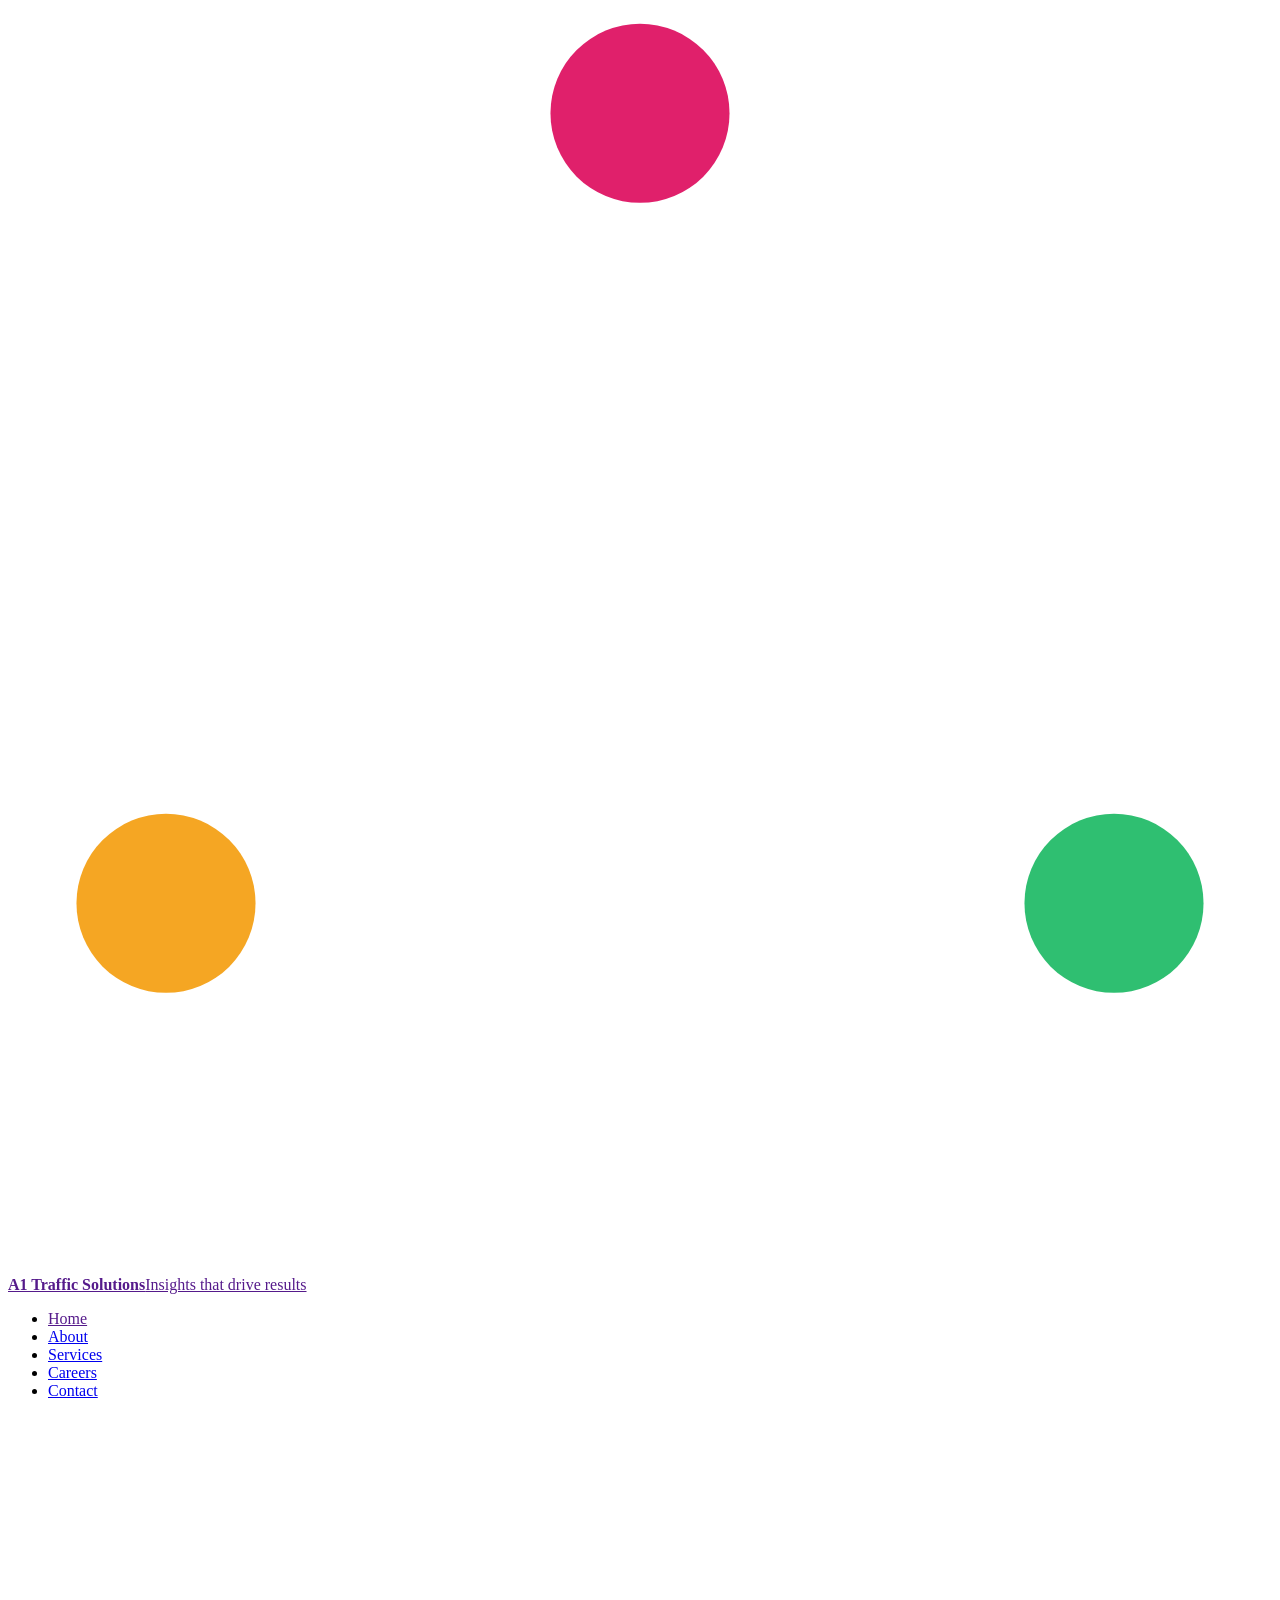
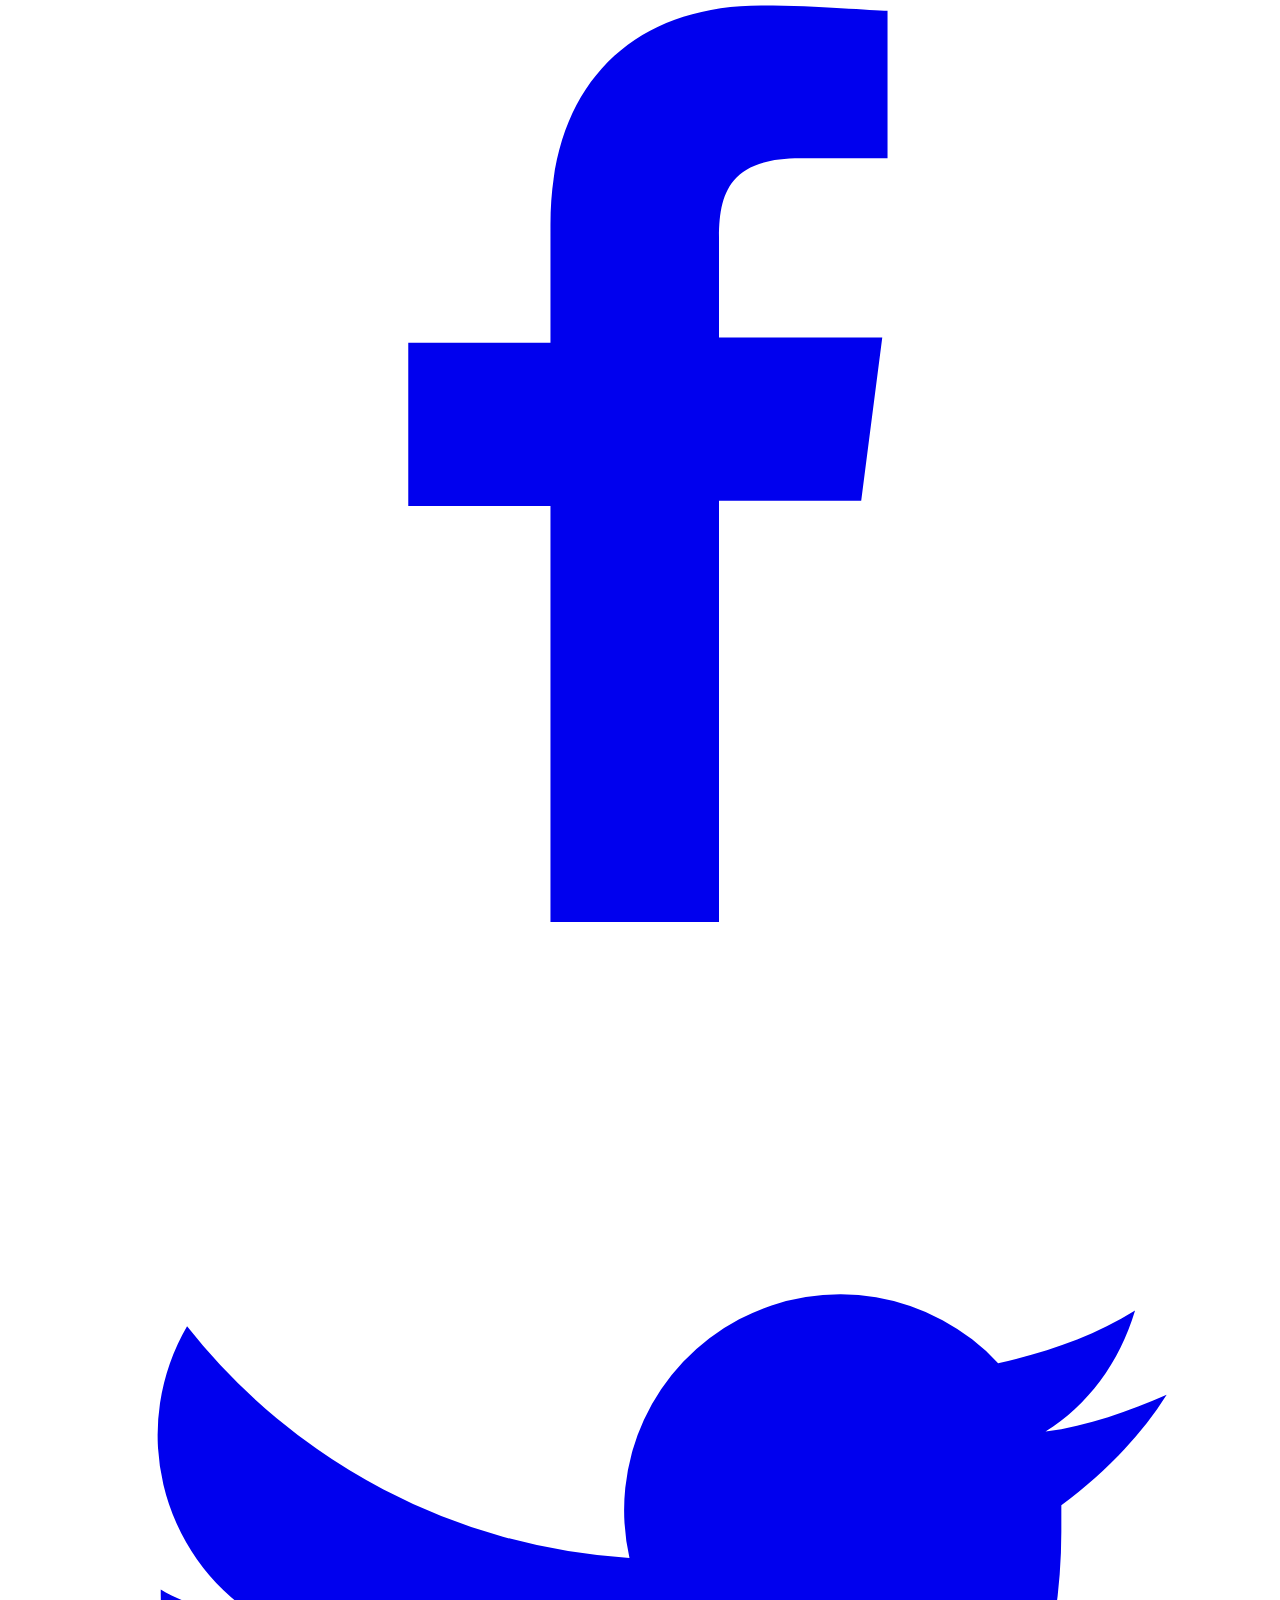
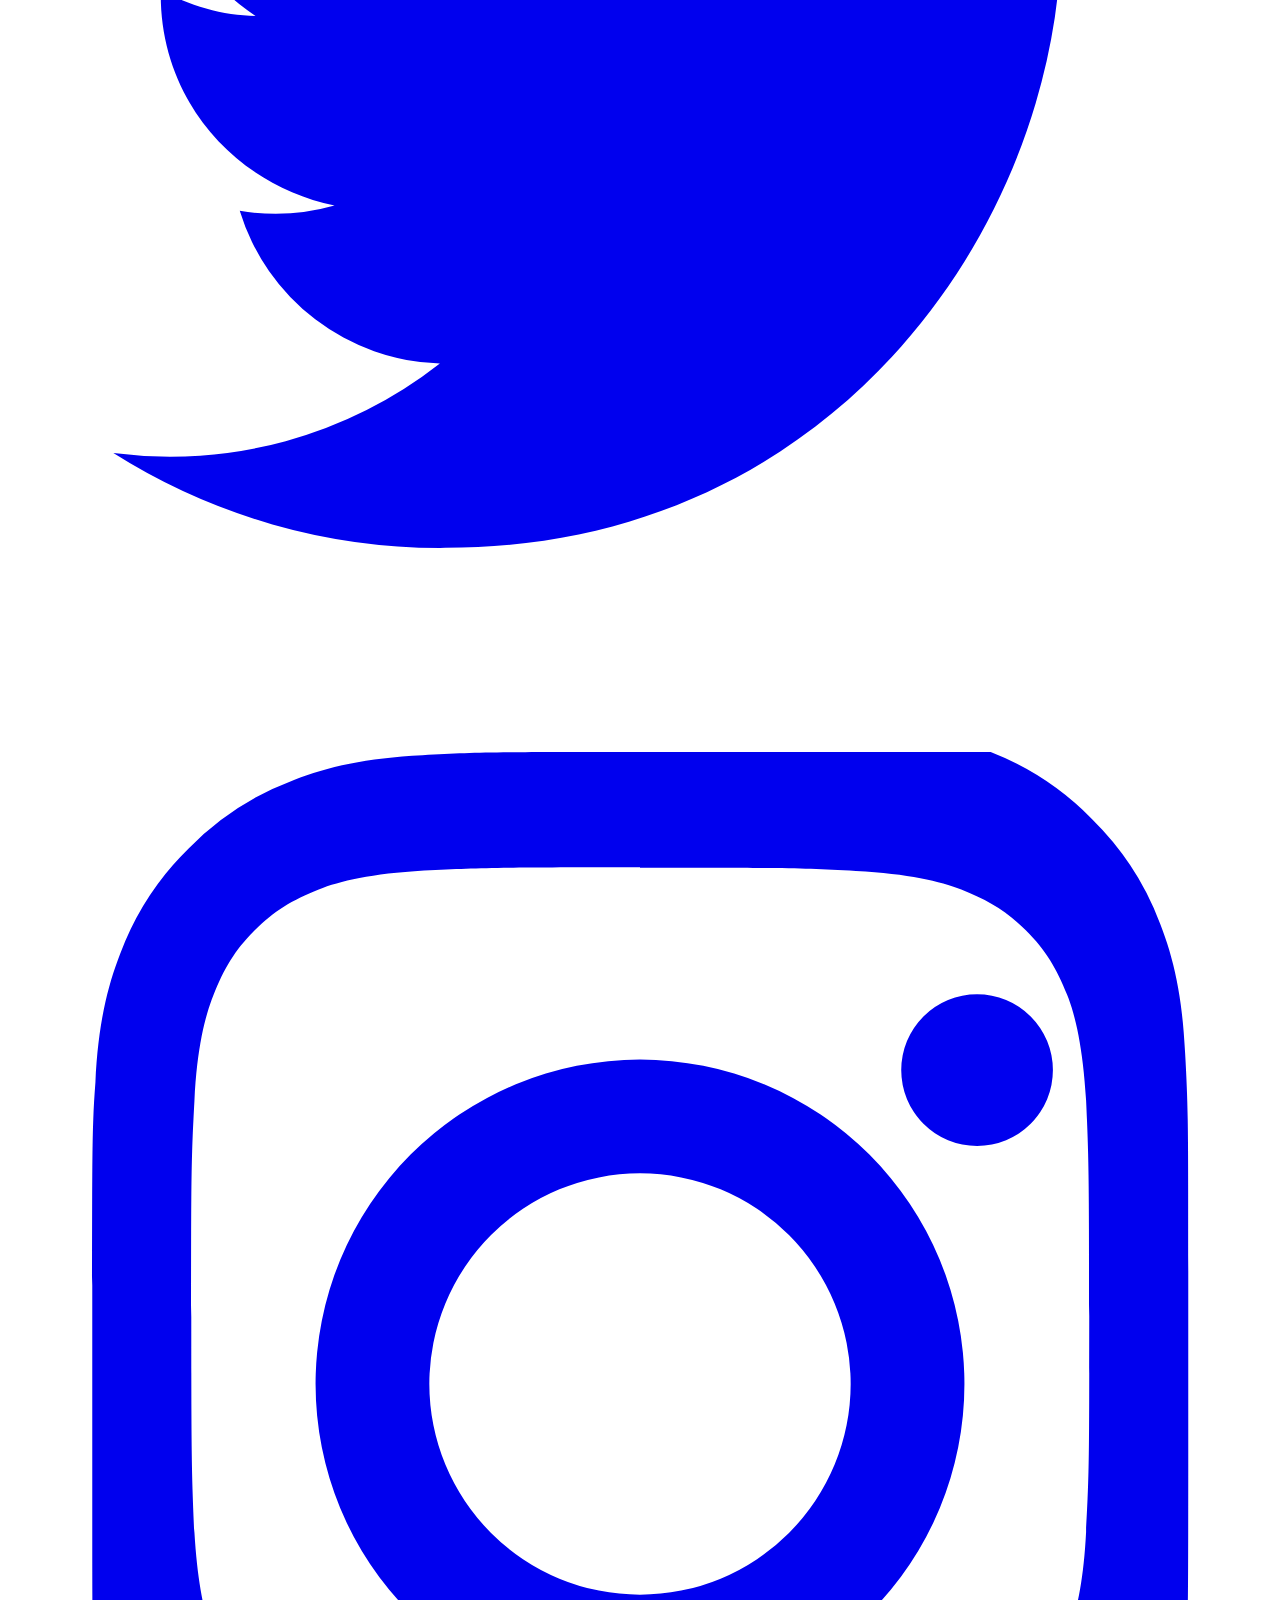
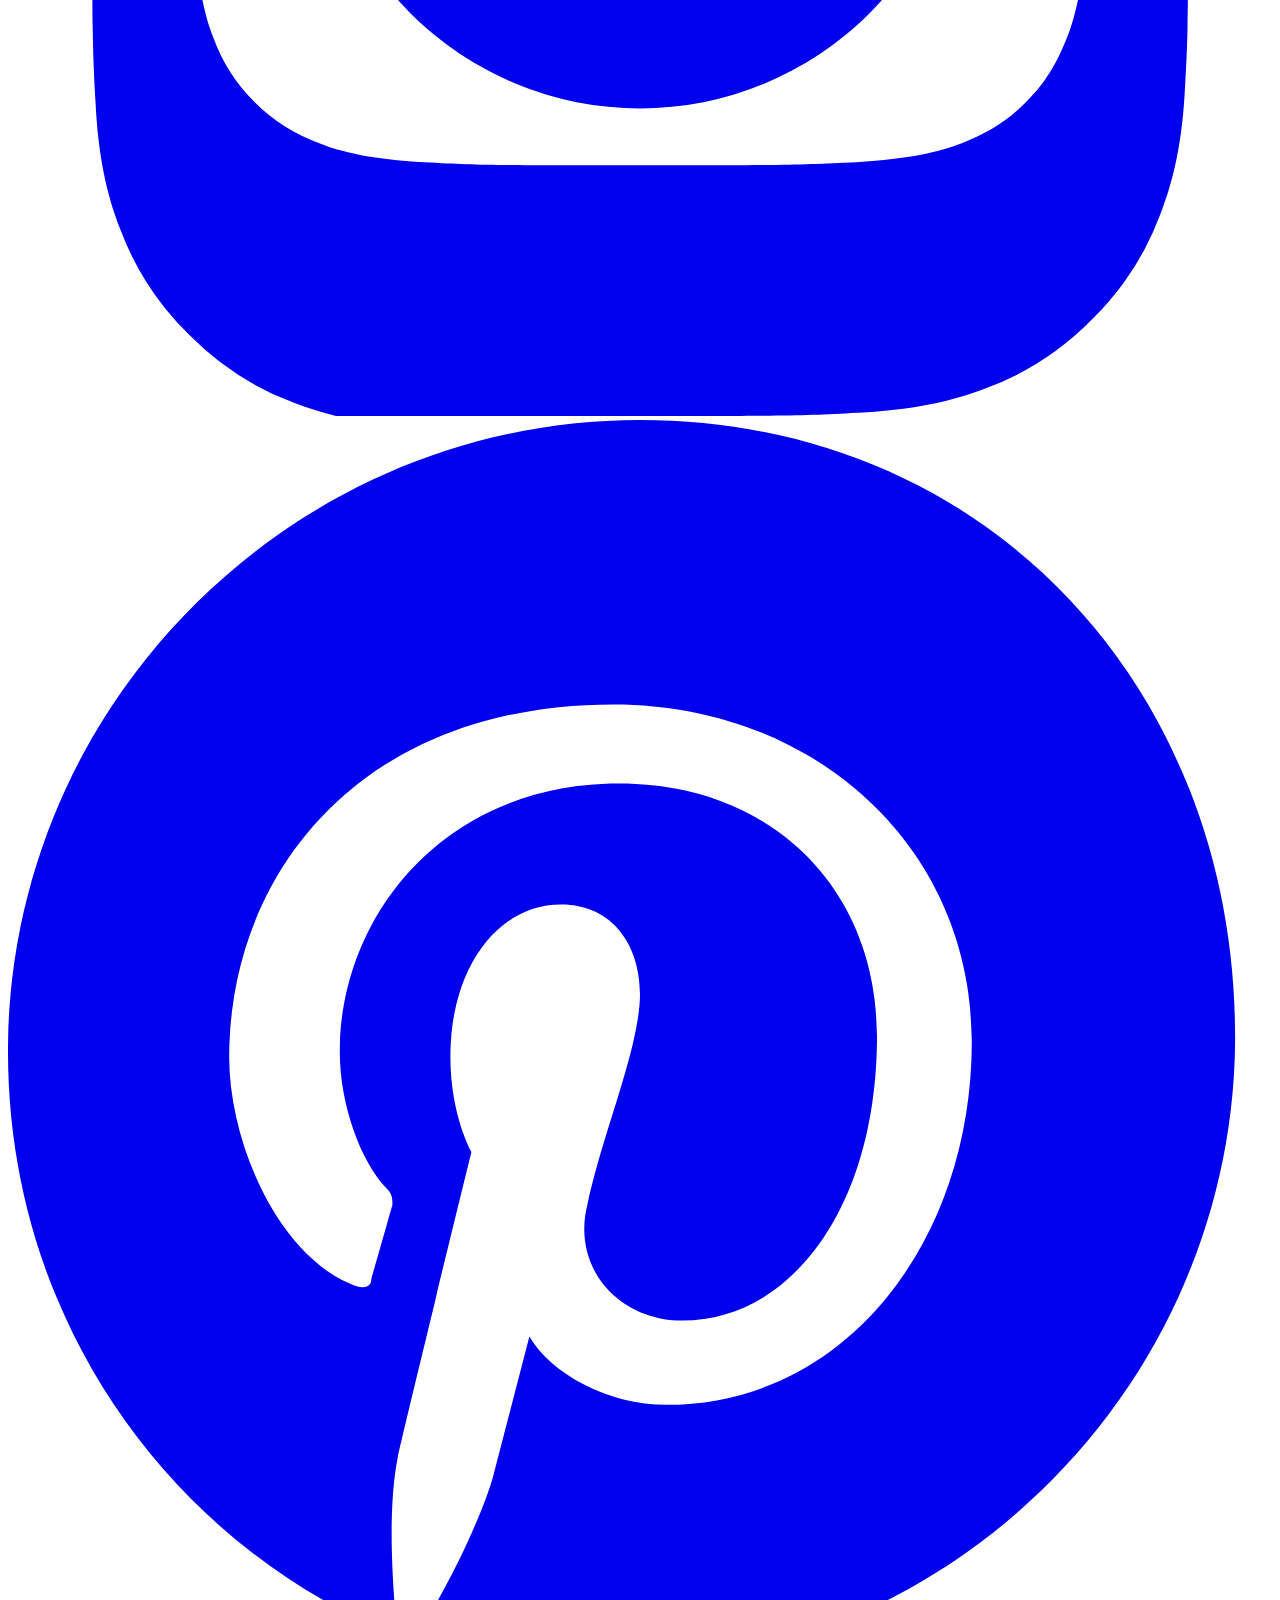
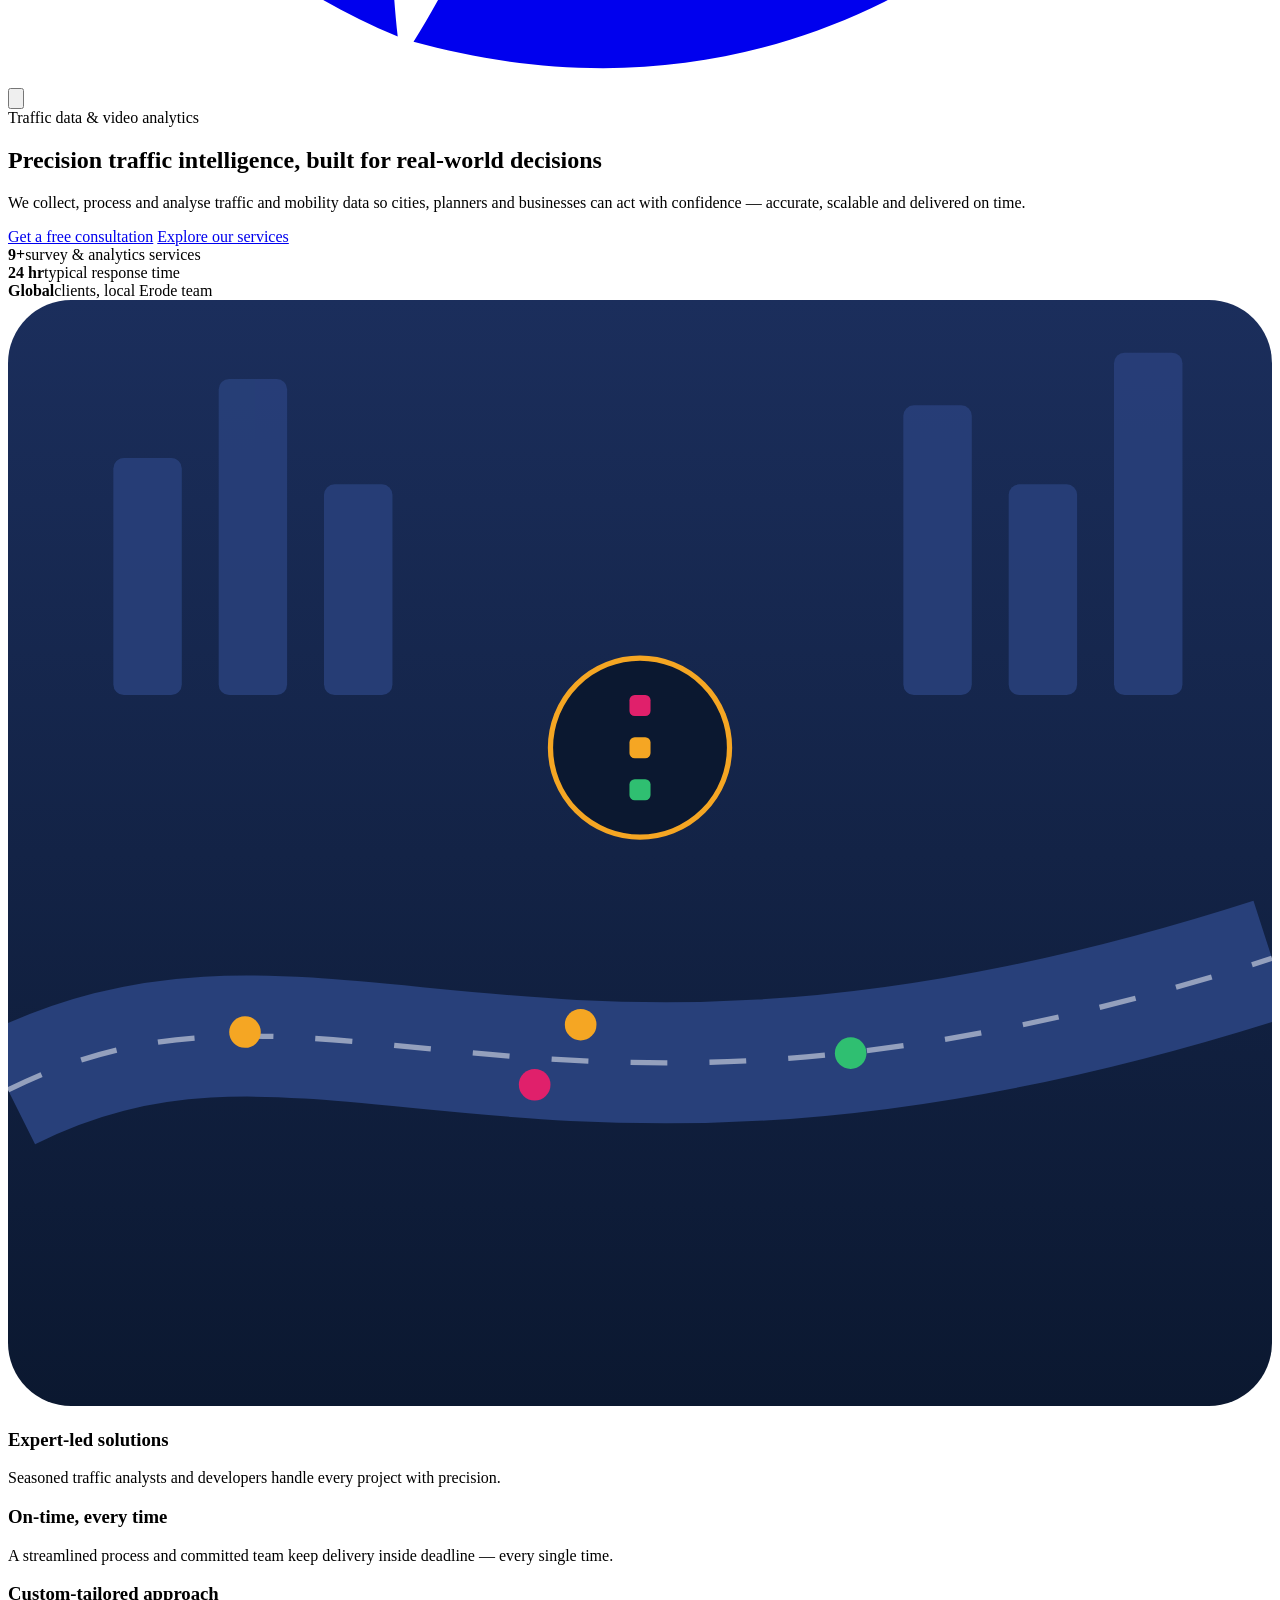
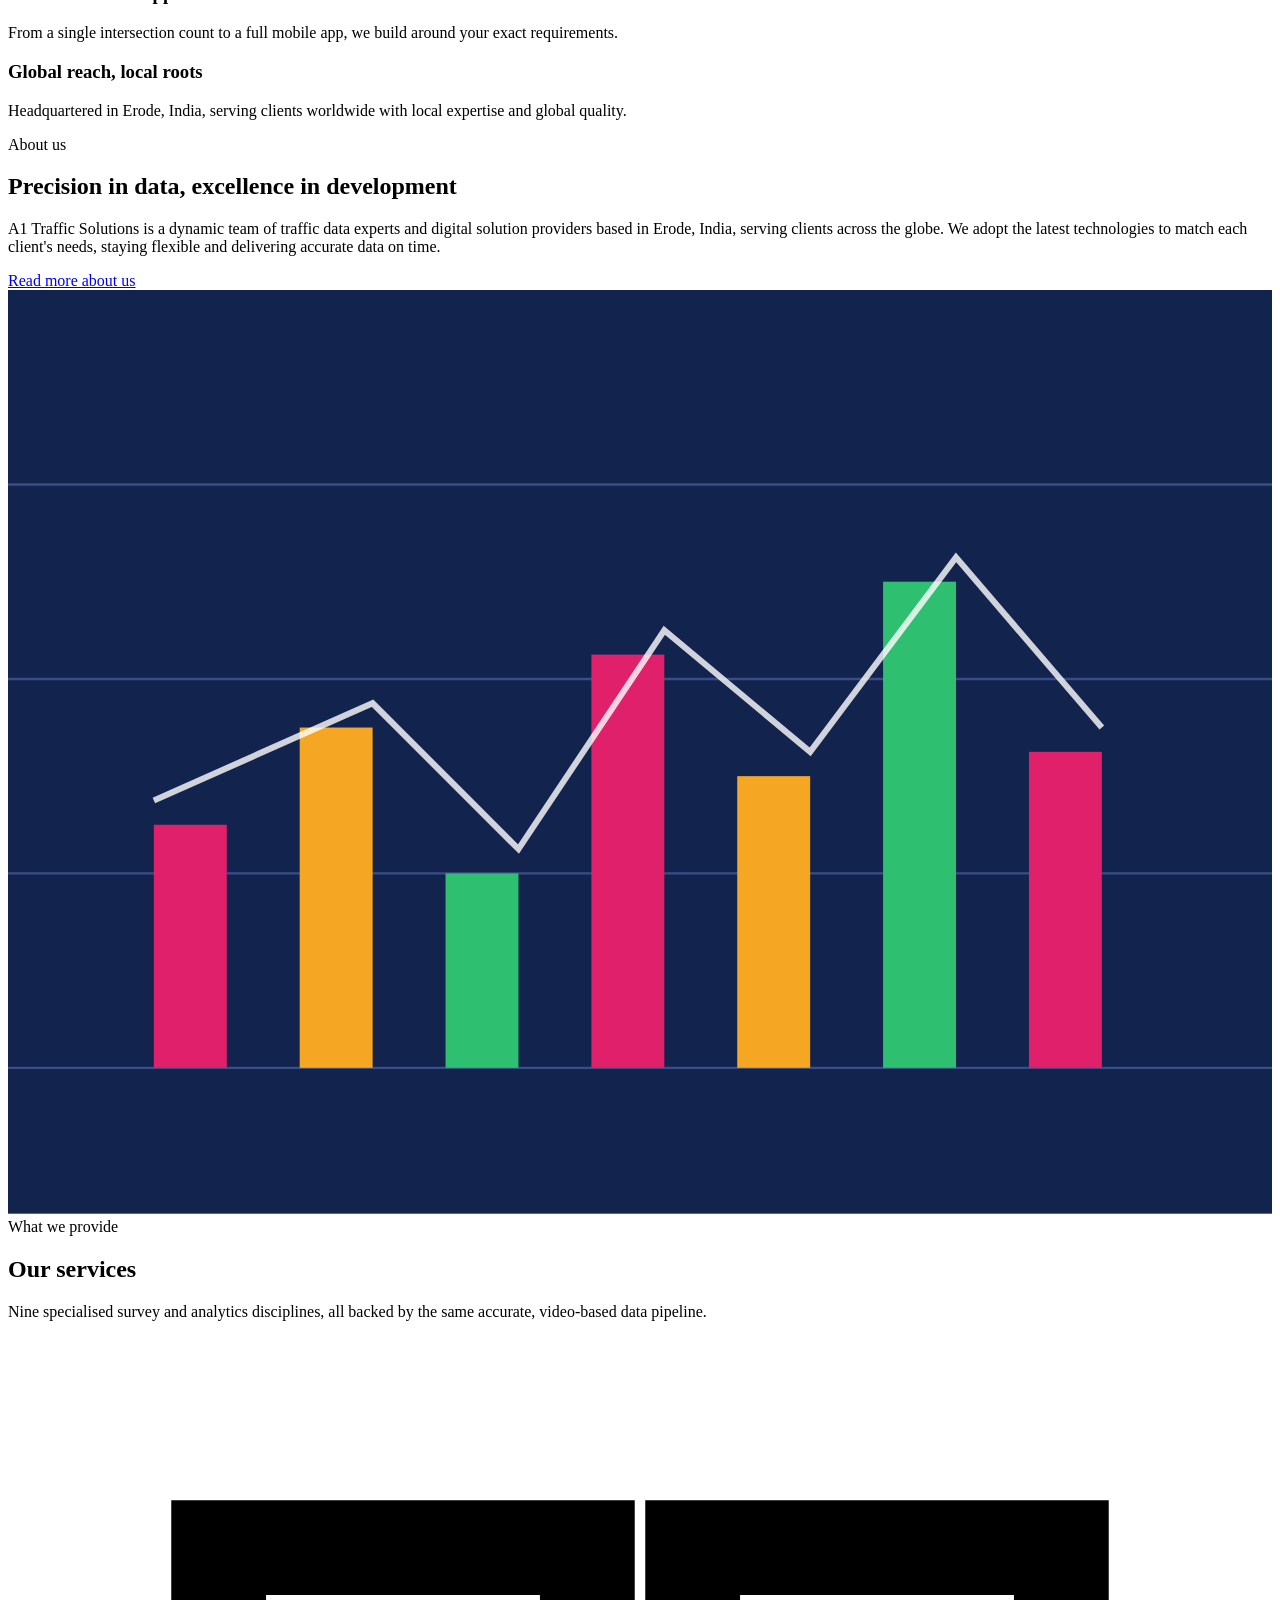
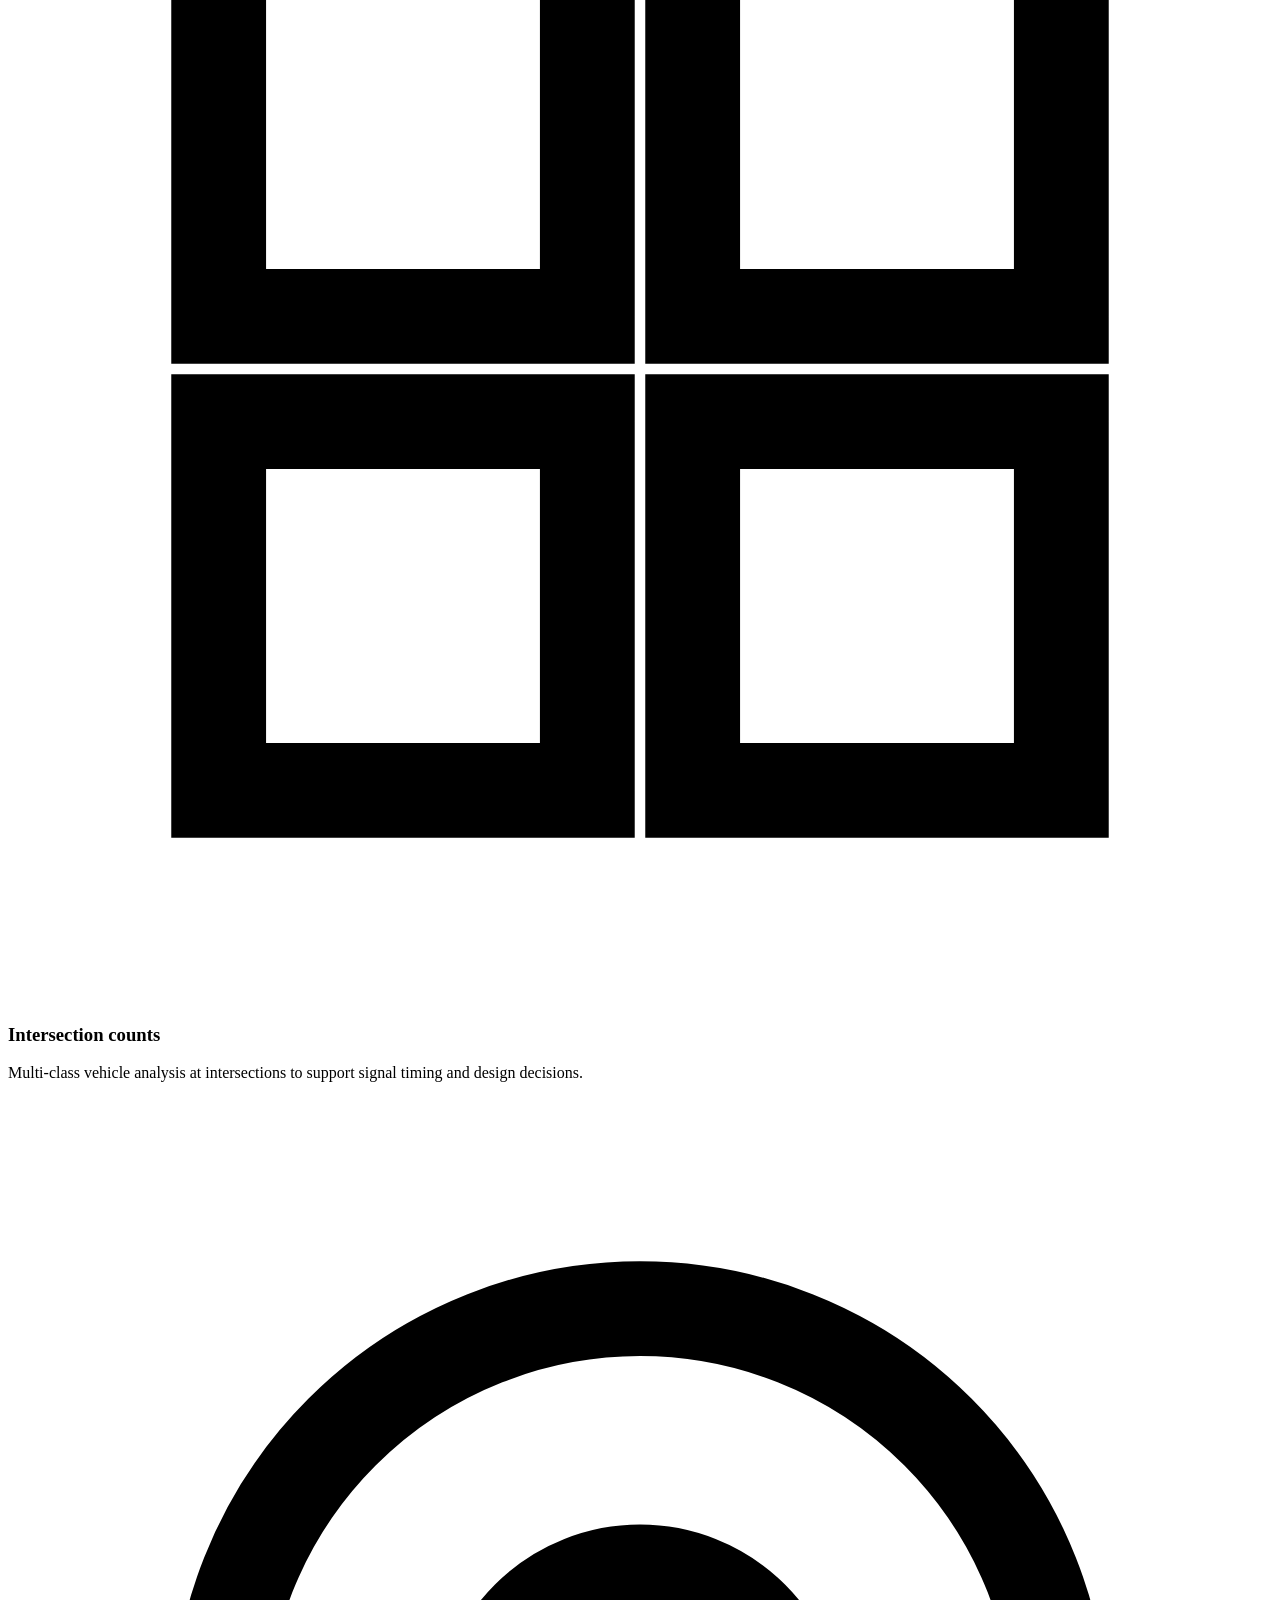
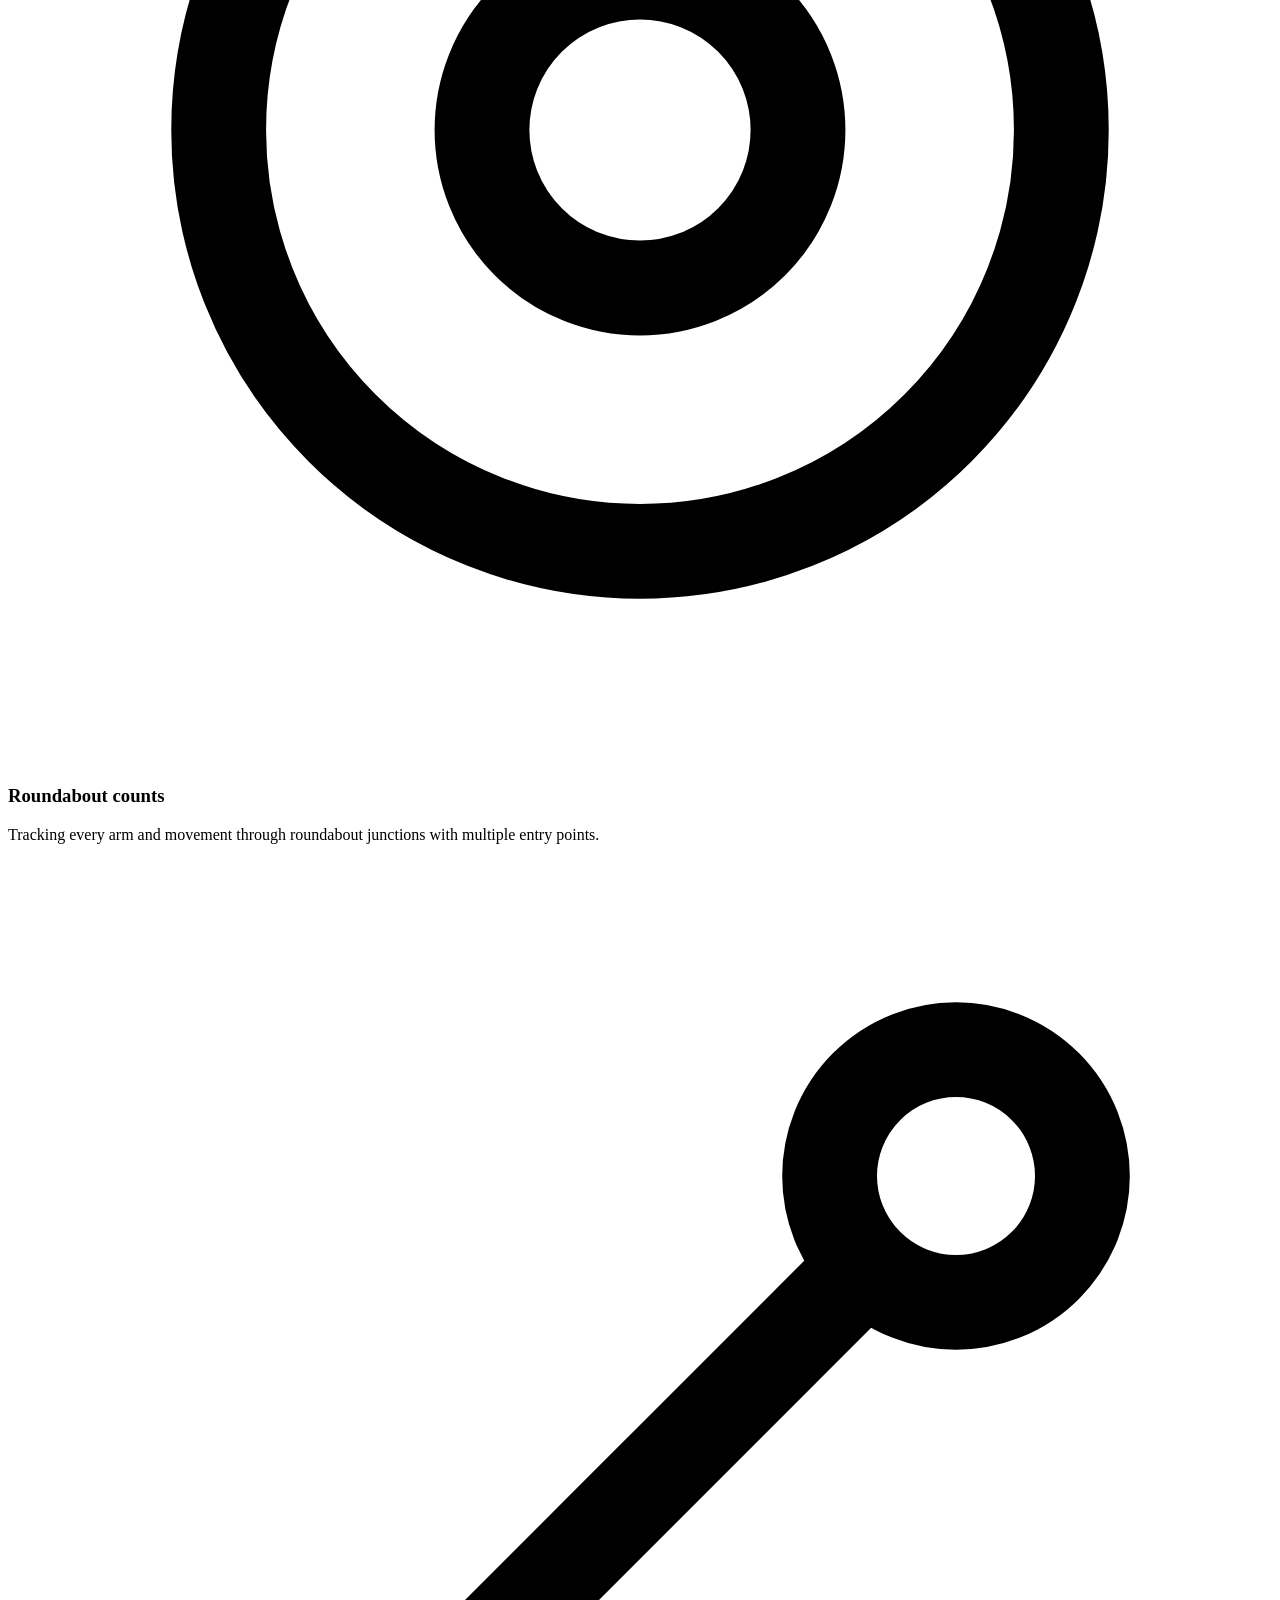
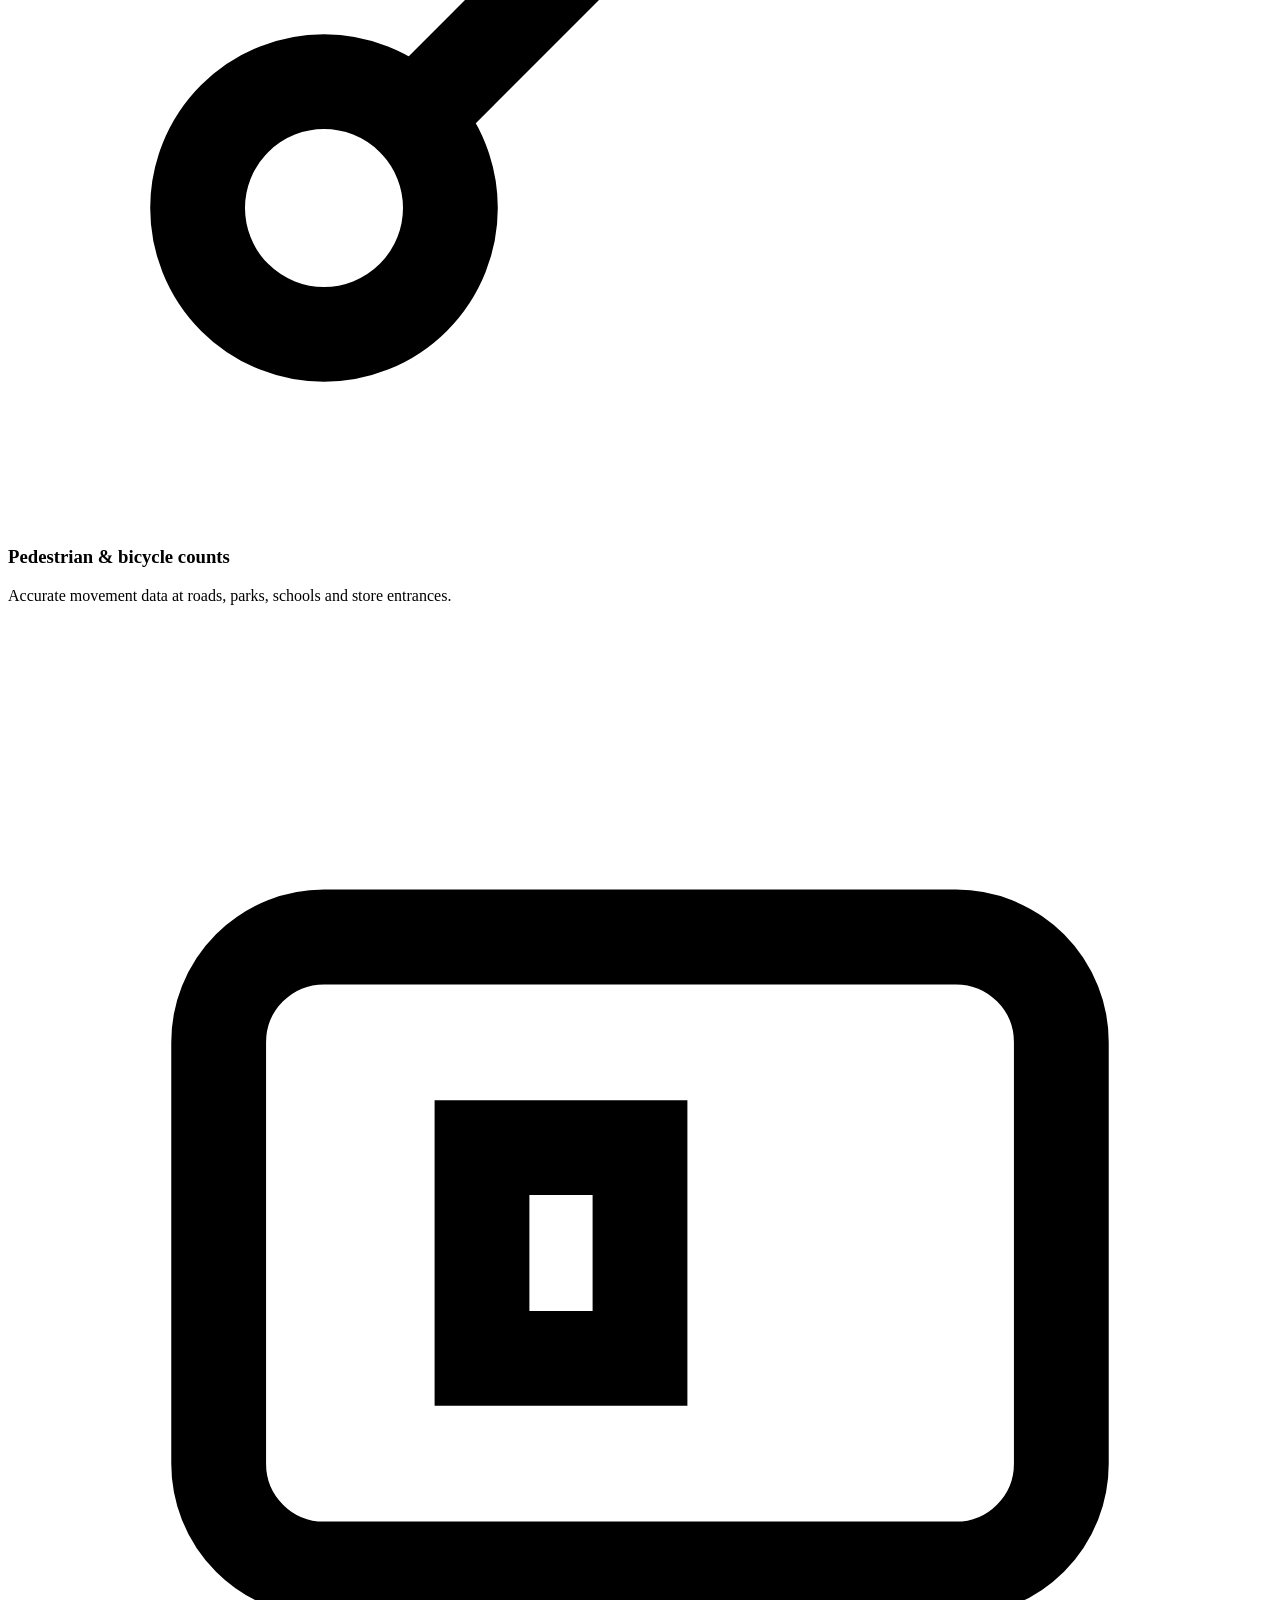
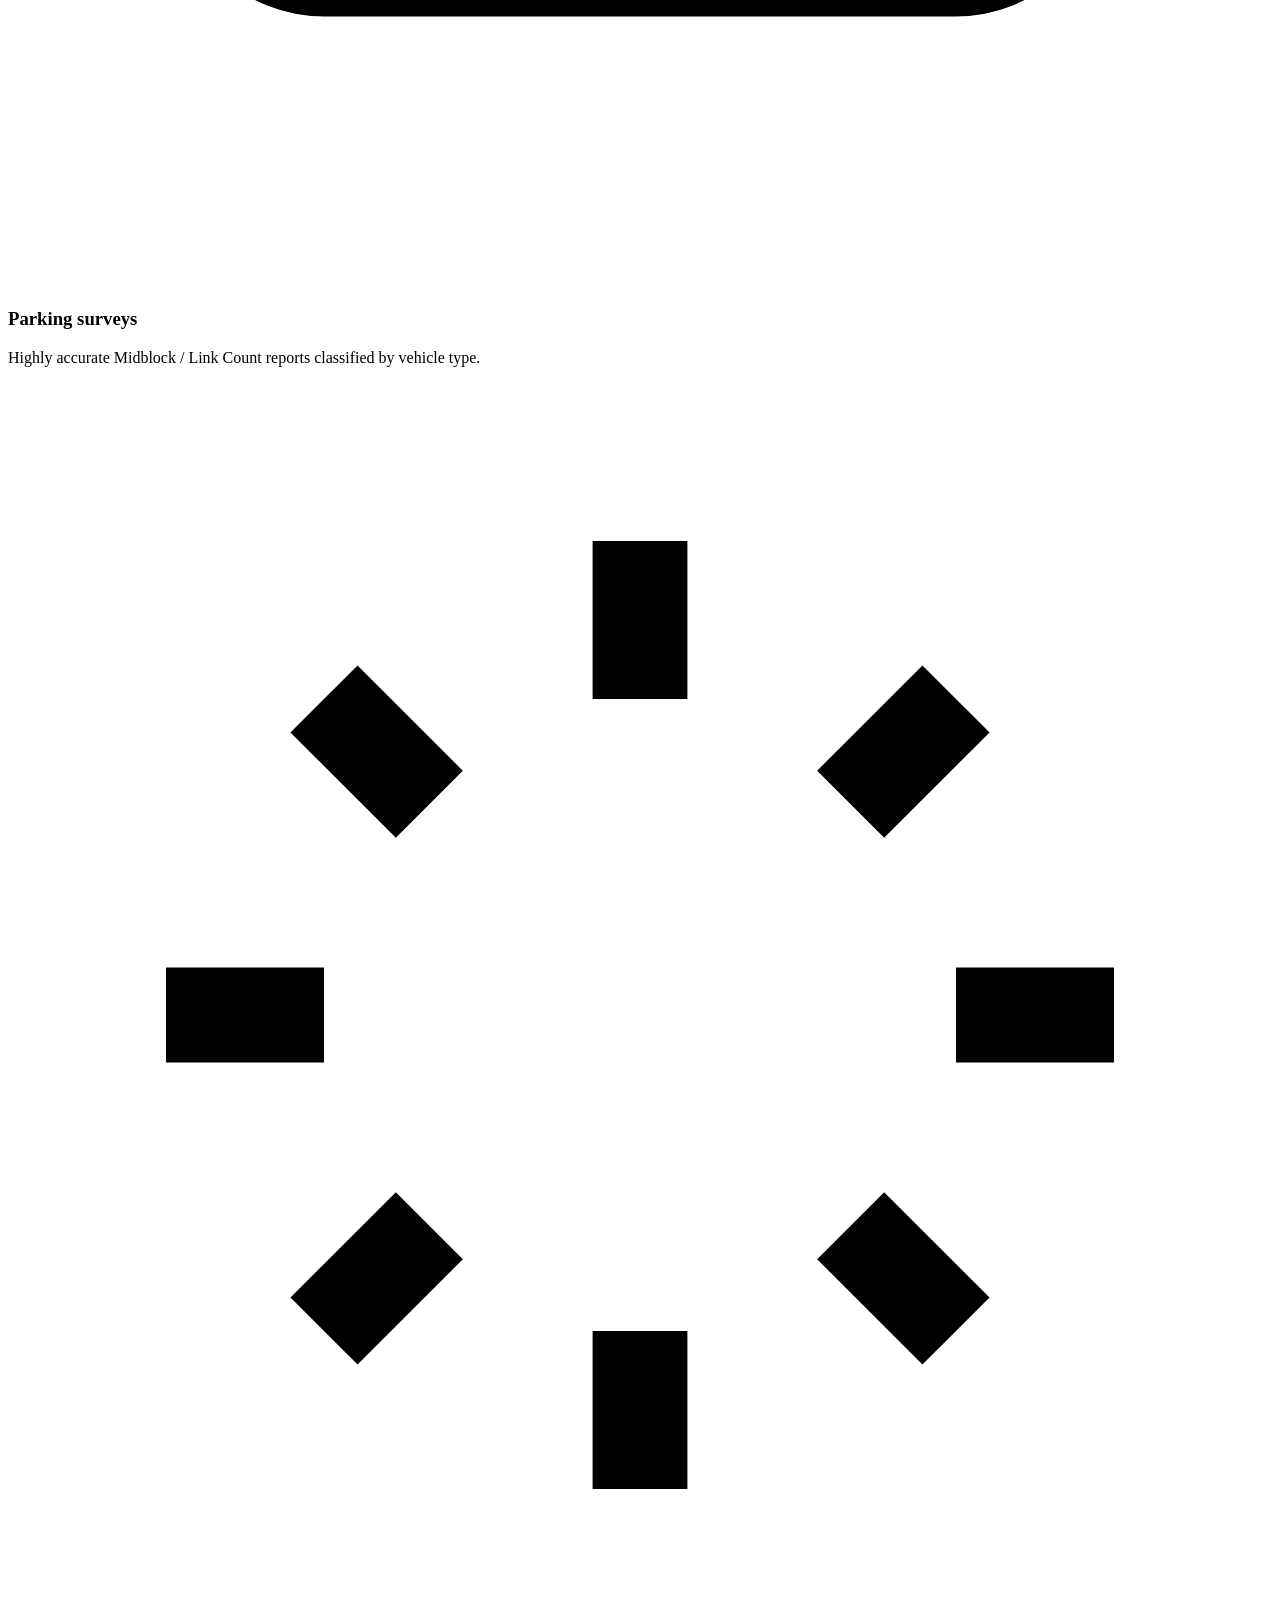
==== index.html @ ef23e276 "Add files via upload" ====
<!DOCTYPE html>
<html lang="en">
<head>
<meta charset="UTF-8">
<meta name="viewport" content="width=device-width, initial-scale=1.0">
<title>A1 Traffic Solutions | Traffic Data &amp; Video Analytics, Erode, India</title>
<meta name="description" content="A1 Traffic Solutions delivers accurate traffic data collection, transport planning and video analytics for clients worldwide — based in Erode, India.">
<link rel="icon" href="assets/favicon.svg" type="image/svg+xml">
<link rel="preconnect" href="https://fonts.googleapis.com">
<link href="https://fonts.googleapis.com/css2?family=Space+Grotesk:wght@500;600;700&family=Inter:wght@400;500;600;700&display=swap" rel="stylesheet">
<link rel="stylesheet" href="css/style.css">
</head>
<body>

<!-- ===== Header ===== -->
<header class="site-header">
  <div class="container nav">
    <a href="" class="brand">
      <svg class="brand-mark" viewBox="0 0 48 48" fill="none" xmlns="http://www.w3.org/2000/svg">
        <circle cx="24" cy="24" r="21" stroke="#fff" stroke-width="1.5" opacity=".35"/>
        <ellipse cx="24" cy="24" rx="21" ry="9" stroke="#fff" stroke-width="1.5" opacity=".6"/>
        <ellipse cx="24" cy="24" rx="21" ry="9" stroke="#fff" stroke-width="1.5" opacity=".6" transform="rotate(60 24 24)"/>
        <ellipse cx="24" cy="24" rx="21" ry="9" stroke="#fff" stroke-width="1.5" opacity=".6" transform="rotate(120 24 24)"/>
        <circle cx="24" cy="24" r="5" fill="#fff"/>
        <circle cx="24" cy="4" r="3.4" fill="#E0206B"/>
        <circle cx="6" cy="34" r="3.4" fill="#F5A623"/>
        <circle cx="42" cy="34" r="3.4" fill="#2FBF71"/>
      </svg>
      <span class="brand-text"><strong>A1 Traffic Solutions</strong><span>Insights that drive results</span></span>
    </a>

    <ul class="nav-links" id="nav-links">
      <li><a href="" aria-current="page">Home</a></li>
      <li><a href="about/">About</a></li>
      <li><a href="services/">Services</a></li>
      <li><a href="careers/">Careers</a></li>
      <li><a href="contact/">Contact</a></li>
    </ul>

    <div class="nav-right">
      <div class="nav-social">
        <a href="https://facebook.com" aria-label="Facebook" target="_blank" rel="noopener"><svg viewBox="0 0 24 24" fill="currentColor"><path d="M13.5 21v-8h2.7l.4-3.1h-3.1V8c0-.9.25-1.5 1.55-1.5H16.7V3.7c-.3 0-1.28-.1-2.4-.1-2.4 0-4 1.46-4 4.15V10H7.6v3.1h2.7V21h3.2z"/></svg></a>
        <a href="https://twitter.com" aria-label="Twitter" target="_blank" rel="noopener"><svg viewBox="0 0 24 24" fill="currentColor"><path d="M22 5.9c-.7.3-1.5.6-2.3.7.8-.5 1.4-1.3 1.7-2.3-.8.5-1.7.8-2.6 1a4.1 4.1 0 0 0-7 3.7A11.6 11.6 0 0 1 3.4 4.6a4.1 4.1 0 0 0 1.3 5.5c-.6 0-1.3-.2-1.8-.5v.1c0 2 1.4 3.6 3.3 4a4.1 4.1 0 0 1-1.8.1 4.1 4.1 0 0 0 3.8 2.9A8.3 8.3 0 0 1 2 18.4a11.6 11.6 0 0 0 6.3 1.8c7.5 0 11.7-6.3 11.7-11.7v-.5c.8-.6 1.5-1.3 2-2.1z"/></svg></a>
        <a href="https://instagram.com" aria-label="Instagram" target="_blank" rel="noopener"><svg viewBox="0 0 24 24" fill="currentColor"><path d="M12 2.2c2.7 0 3 0 4.1.06 1 .05 1.6.2 2 .35.5.2.85.4 1.23.78.38.38.58.72.78 1.22.16.4.3 1 .36 2 .05 1.1.06 1.4.06 4.1s0 3-.06 4.1c-.05 1-.2 1.6-.36 2-.2.5-.4.85-.78 1.23-.38.38-.72.58-1.22.78-.4.16-1 .3-2 .36-1.1.05-1.4.06-4.1.06s-3 0-4.1-.06c-1-.05-1.6-.2-2-.36a3.3 3.3 0 0 1-1.23-.78 3.3 3.3 0 0 1-.78-1.22c-.16-.4-.3-1-.36-2-.05-1.1-.06-1.4-.06-4.1s0-3 .06-4.1c.05-1 .2-1.6.36-2 .2-.5.4-.85.78-1.23.38-.38.72-.58 1.22-.78.4-.16 1-.3 2-.36 1.1-.05 1.4-.06 4.1-.06M12 0C9.28 0 8.94 0 7.87.06c-1.07.05-1.8.22-2.44.47a5.5 5.5 0 0 0-2 1.3 5.5 5.5 0 0 0-1.3 2c-.25.64-.42 1.37-.47 2.44C1.6 7.06 1.6 7.4 1.6 10.13v3.74c0 2.73 0 3.07.06 4.14.05 1.07.22 1.8.47 2.44a5.5 5.5 0 0 0 1.3 2 5.5 5.5 0 0 0 2 1.3c.65.25 1.38.42 2.45.47C8.94 24 9.28 24 12 24s3.06 0 4.13-.06c1.07-.05 1.8-.22 2.45-.47a5.5 5.5 0 0 0 2-1.3 5.5 5.5 0 0 0 1.3-2c.25-.64.42-1.37.47-2.44.06-1.07.06-1.41.06-4.14v-3.74c0-2.73 0-3.07-.06-4.14-.05-1.07-.22-1.8-.47-2.44a5.5 5.5 0 0 0-1.3-2 5.5 5.5 0 0 0-2-1.3c-.65-.25-1.38-.42-2.45-.47C15.06 0 14.72 0 12 0z"/><path d="M12 5.84A6.16 6.16 0 1 0 18.16 12 6.16 6.16 0 0 0 12 5.84zm0 10.16A4 4 0 1 1 16 12a4 4 0 0 1-4 4zM18.4 4.6a1.44 1.44 0 1 0 1.44 1.44A1.44 1.44 0 0 0 18.4 4.6z"/></svg></a>
        <a href="https://pinterest.com" aria-label="Pinterest" target="_blank" rel="noopener"><svg viewBox="0 0 24 24" fill="currentColor"><path d="M12 0C5.4 0 0 5.4 0 12c0 5 3 9.3 7.4 11.1-.1-.9-.2-2.4 0-3.4.2-.9 1.4-5.8 1.4-5.8s-.4-.7-.4-1.8c0-1.7.9-2.9 2.1-2.9 1 0 1.5.8 1.5 1.7 0 1-.7 2.6-1 4-.3 1.2.6 2.2 1.8 2.2 2.1 0 3.7-2.2 3.7-5.4 0-2.8-2-4.8-4.9-4.8-3.3 0-5.3 2.5-5.3 5.1 0 1 .4 2.1.9 2.6.1.1.1.2.1.3l-.4 1.4c0 .2-.2.2-.4.1-1.4-.6-2.3-2.7-2.3-4.3 0-3.5 2.5-6.7 7.3-6.7 3.8 0 6.8 2.7 6.8 6.4 0 3.8-2.4 6.9-5.8 6.9-1.1 0-2.2-.6-2.6-1.3l-.7 2.7c-.3 1-1 2.3-1.5 3.1 1.1.3 2.3.5 3.6.5 6.6 0 12-5.4 12-12S18.6 0 12 0z"/></svg></a>
      </div>
      <button class="nav-toggle" aria-label="Toggle menu" aria-expanded="false">
        <svg viewBox="0 0 24 24" fill="none" stroke="currentColor" stroke-width="2"><path d="M3 6h18M3 12h18M3 18h18"/></svg>
      </button>
    </div>
  </div>
</header>

<!-- ===== Hero ===== -->
<section class="hero">
  <div class="container hero-grid">
    <div>
      <span class="eyebrow">Traffic data &amp; video analytics</span>
      <h1>Precision traffic intelligence, built for real‑world decisions</h1>
      <p class="lead">We collect, process and analyse traffic and mobility data so cities, planners and businesses can act with confidence — accurate, scalable and delivered on time.</p>
      <div class="hero-ctas">
        <a href="contact/" class="btn btn-primary">Get a free consultation</a>
        <a href="services/" class="btn btn-outline">Explore our services</a>
      </div>
      <div class="hero-stats">
        <div><strong>9+</strong><span>survey &amp; analytics services</span></div>
        <div><strong>24 hr</strong><span>typical response time</span></div>
        <div><strong>Global</strong><span>clients, local Erode team</span></div>
      </div>
    </div>
    <div class="hero-art" aria-hidden="true">
      <svg viewBox="0 0 480 420" xmlns="http://www.w3.org/2000/svg">
        <defs>
          <linearGradient id="road" x1="0" y1="0" x2="0" y2="1">
            <stop offset="0" stop-color="#1B2E5C"/>
            <stop offset="1" stop-color="#0B1830"/>
          </linearGradient>
        </defs>
        <rect x="0" y="0" width="480" height="420" rx="24" fill="url(#road)"/>
        <path d="M0 300 C 120 240, 200 340, 480 250" stroke="#28407A" stroke-width="46" fill="none"/>
        <path d="M0 300 C 120 240, 200 340, 480 250" stroke="#FFFFFF" stroke-width="2" stroke-dasharray="14 16" fill="none" opacity=".5"/>
        <circle cx="90" cy="278" r="6" fill="#F5A623"/>
        <circle cx="200" cy="298" r="6" fill="#E0206B"/>
        <circle cx="320" cy="286" r="6" fill="#2FBF71"/>
        <circle cx="410" cy="262" r="6" fill="#F5A623">
          <animate attributeName="cx" values="410;60;410" dur="6s" repeatCount="indefinite"/>
          <animate attributeName="cy" values="262;286;262" dur="6s" repeatCount="indefinite"/>
        </circle>
        <g opacity=".9">
          <rect x="40" y="60" width="26" height="90" rx="4" fill="#28407A"/>
          <rect x="80" y="30" width="26" height="120" rx="4" fill="#28407A"/>
          <rect x="120" y="70" width="26" height="80" rx="4" fill="#28407A"/>
          <rect x="340" y="40" width="26" height="110" rx="4" fill="#28407A"/>
          <rect x="380" y="70" width="26" height="80" rx="4" fill="#28407A"/>
          <rect x="420" y="20" width="26" height="130" rx="4" fill="#28407A"/>
        </g>
        <g>
          <circle cx="240" cy="170" r="34" fill="#0B1830" stroke="#F5A623" stroke-width="2"/>
          <rect x="236" y="150" width="8" height="8" rx="2" fill="#E0206B"/>
          <rect x="236" y="166" width="8" height="8" rx="2" fill="#F5A623"/>
          <rect x="236" y="182" width="8" height="8" rx="2" fill="#2FBF71"/>
        </g>
      </svg>
    </div>
  </div>
</section>

<!-- ===== Value strip ===== -->
<section class="container value-strip">
  <div class="value-grid">
    <div class="value-card">
      <h3>Expert-led solutions</h3>
      <p>Seasoned traffic analysts and developers handle every project with precision.</p>
    </div>
    <div class="value-card">
      <h3>On-time, every time</h3>
      <p>A streamlined process and committed team keep delivery inside deadline — every single time.</p>
    </div>
    <div class="value-card">
      <h3>Custom-tailored approach</h3>
      <p>From a single intersection count to a full mobile app, we build around your exact requirements.</p>
    </div>
    <div class="value-card">
      <h3>Global reach, local roots</h3>
      <p>Headquartered in Erode, India, serving clients worldwide with local expertise and global quality.</p>
    </div>
  </div>
</section>

<!-- ===== About teaser ===== -->
<section class="section">
  <div class="container split">
    <div>
      <span class="eyebrow">About us</span>
      <h2>Precision in data, excellence in development</h2>
      <p>A1 Traffic Solutions is a dynamic team of traffic data experts and digital solution providers based in Erode, India, serving clients across the globe. We adopt the latest technologies to match each client's needs, staying flexible and delivering accurate data on time.</p>
      <a href="about/" class="btn btn-dark">Read more about us</a>
    </div>
    <div class="split-media media-frame">
      <svg viewBox="0 0 520 380" xmlns="http://www.w3.org/2000/svg">
        <rect width="520" height="380" fill="#12234E"/>
        <g stroke="#3A4E86" stroke-width="1">
          <line x1="0" y1="80" x2="520" y2="80"/><line x1="0" y1="160" x2="520" y2="160"/>
          <line x1="0" y1="240" x2="520" y2="240"/><line x1="0" y1="320" x2="520" y2="320"/>
        </g>
        <g>
          <rect x="60" y="220" width="30" height="100" fill="#E0206B"/>
          <rect x="120" y="180" width="30" height="140" fill="#F5A623"/>
          <rect x="180" y="240" width="30" height="80" fill="#2FBF71"/>
          <rect x="240" y="150" width="30" height="170" fill="#E0206B"/>
          <rect x="300" y="200" width="30" height="120" fill="#F5A623"/>
          <rect x="360" y="120" width="30" height="200" fill="#2FBF71"/>
          <rect x="420" y="190" width="30" height="130" fill="#E0206B"/>
        </g>
        <path d="M60 210 L150 170 L210 230 L270 140 L330 190 L390 110 L450 180" stroke="#fff" stroke-width="2.5" fill="none" opacity=".8"/>
      </svg>
    </div>
  </div>
</section>

<!-- ===== Services ===== -->
<section class="section section-alt">
  <div class="container">
    <div class="center-copy">
      <span class="eyebrow">What we provide</span>
      <h2>Our services</h2>
      <p>Nine specialised survey and analytics disciplines, all backed by the same accurate, video‑based data pipeline.</p>
    </div>
    <div class="services-grid">
      <div class="service-card">
        <div class="service-icon"><svg viewBox="0 0 24 24" fill="none" stroke="currentColor" stroke-width="1.8"><path d="M4 4h7v7H4zM13 4h7v7h-7zM4 13h7v7H4zM13 13h7v7h-7z"/></svg></div>
        <h3>Intersection counts</h3>
        <p>Multi-class vehicle analysis at intersections to support signal timing and design decisions.</p>
      </div>
      <div class="service-card">
        <div class="service-icon"><svg viewBox="0 0 24 24" fill="none" stroke="currentColor" stroke-width="1.8"><circle cx="12" cy="12" r="8"/><circle cx="12" cy="12" r="3"/></svg></div>
        <h3>Roundabout counts</h3>
        <p>Tracking every arm and movement through roundabout junctions with multiple entry points.</p>
      </div>
      <div class="service-card">
        <div class="service-icon"><svg viewBox="0 0 24 24" fill="none" stroke="currentColor" stroke-width="1.8"><circle cx="6" cy="18" r="2.4"/><circle cx="18" cy="6" r="2.4"/><path d="M8 16 16 8"/></svg></div>
        <h3>Pedestrian &amp; bicycle counts</h3>
        <p>Accurate movement data at roads, parks, schools and store entrances.</p>
      </div>
      <div class="service-card">
        <div class="service-icon"><svg viewBox="0 0 24 24" fill="none" stroke="currentColor" stroke-width="1.8"><rect x="4" y="6" width="16" height="12" rx="2"/><path d="M9 10h3v4H9z"/></svg></div>
        <h3>Parking surveys</h3>
        <p>Highly accurate Midblock / Link Count reports classified by vehicle type.</p>
      </div>
      <div class="service-card cta-card">
        <div class="service-icon"><svg viewBox="0 0 24 24" fill="none" stroke="currentColor" stroke-width="1.8"><path d="M12 3v3M12 18v3M3 12h3M18 12h3M6 6l2 2M16 16l2 2M18 6l-2 2M8 16l-2 2"/></svg></div>
        <h3>Need something specific?</h3>
        <p>Tell us your survey requirement and we'll tailor a data solution around it.</p>
        <a href="contact/" class="btn btn-primary mt-8" style="align-self:flex-start;">Request a proposal</a>
      </div>
      <div class="service-card">
        <div class="service-icon"><svg viewBox="0 0 24 24" fill="none" stroke="currentColor" stroke-width="1.8"><circle cx="12" cy="12" r="9"/><path d="M12 7v5l3 3"/></svg></div>
        <h3>Punctuality surveys</h3>
        <p>Precise arrival and departure timing for vehicles at platforms and airports.</p>
      </div>
      <div class="service-card">
        <div class="service-icon"><svg viewBox="0 0 24 24" fill="none" stroke="currentColor" stroke-width="1.8"><path d="M4 18h4v-6H4zM10 18h4v-10h-4zM16 18h4v-4h-4z"/></svg></div>
        <h3>Queue length surveys</h3>
        <p>Lane-wise queue length data with expected minutes of interval at key sections.</p>
      </div>
      <div class="service-card">
        <div class="service-icon"><svg viewBox="0 0 24 24" fill="none" stroke="currentColor" stroke-width="1.8"><path d="M3 17l4-5 4 3 4-7 6 9"/></svg></div>
        <h3>Road volume counts</h3>
        <p>Total vehicle volume by classification, produced as Midblock or Link Count reports.</p>
      </div>
      <div class="service-card">
        <div class="service-icon"><svg viewBox="0 0 24 24" fill="none" stroke="currentColor" stroke-width="1.8"><circle cx="8" cy="8" r="3"/><circle cx="17" cy="9" r="2.4"/><path d="M2 20c0-3.3 2.7-6 6-6s6 2.7 6 6M14 20c0-2.4 1.8-4.4 4-4.7"/></svg></div>
        <h3>People counting system</h3>
        <p>Retail and mall footfall analysis to inform sales performance and business decisions.</p>
      </div>
    </div>
  </div>
</section>

<!-- ===== Why choose us ===== -->
<section class="section">
  <div class="container split reverse">
    <div class="split-media media-frame">
      <svg viewBox="0 0 520 380" xmlns="http://www.w3.org/2000/svg">
        <rect width="520" height="380" fill="#0B1830"/>
        <path d="M0 200h520" stroke="#28407A" stroke-width="60"/>
        <path d="M0 200h520" stroke="#fff" stroke-dasharray="16 14" stroke-width="2" opacity=".4"/>
        <g fill="none" stroke="#2FBF71" stroke-width="2">
          <rect x="70" y="176" width="34" height="24" rx="3"/>
          <rect x="160" y="182" width="30" height="30" rx="3"/>
          <rect x="260" y="170" width="36" height="24" rx="3"/>
          <rect x="360" y="184" width="30" height="26" rx="3"/>
        </g>
        <g fill="#F5A623"><circle cx="87" cy="188" r="2"/><circle cx="175" cy="197" r="2"/><circle cx="278" cy="182" r="2"/><circle cx="375" cy="197" r="2"/></g>
      </svg>
    </div>
    <div>
      <span class="eyebrow">Why choose us</span>
      <h2>Precision traffic intelligence, tailored for real-world impact</h2>
      <p>With deep expertise in traffic surveys, video analytics and people-movement tracking, we turn raw footage into actionable insight for smart urban planning and business decisions.</p>
      <ul class="spec-list">
        <li><svg viewBox="0 0 24 24" fill="none" stroke="currentColor" stroke-width="2"><path d="M20 6L9 17l-5-5"/></svg>Multi-class vehicle analysis at intersections &amp; roundabouts</li>
        <li><svg viewBox="0 0 24 24" fill="none" stroke="currentColor" stroke-width="2"><path d="M20 6L9 17l-5-5"/></svg>Specialised pedestrian &amp; bicycle movement studies</li>
        <li><svg viewBox="0 0 24 24" fill="none" stroke="currentColor" stroke-width="2"><path d="M20 6L9 17l-5-5"/></svg>Comprehensive parking &amp; midblock volume surveys</li>
        <li><svg viewBox="0 0 24 24" fill="none" stroke="currentColor" stroke-width="2"><path d="M20 6L9 17l-5-5"/></svg>Real-time punctuality tracking</li>
        <li><svg viewBox="0 0 24 24" fill="none" stroke="currentColor" stroke-width="2"><path d="M20 6L9 17l-5-5"/></svg>Queue-length monitoring with time-stamped data</li>
        <li><svg viewBox="0 0 24 24" fill="none" stroke="currentColor" stroke-width="2"><path d="M20 6L9 17l-5-5"/></svg>People counting for retail &amp; business intelligence</li>
      </ul>
    </div>
  </div>
</section>

<!-- ===== CTA band ===== -->
<section class="section-tight">
  <div class="container">
    <div class="cta-band">
      <div>
        <h2>Ready to turn data into smart decisions?</h2>
        <p>Whether you're planning a city intersection, analysing retail footfall, or need accurate transport data — we're here to help. Expect a reply within 24 hours, and a proposal built for your project, not a copy-paste answer.</p>
      </div>
      <div class="hero-ctas">
        <a href="contact/" class="btn btn-primary">Reach out now</a>
        <a href="services/" class="btn btn-outline">See all services</a>
      </div>
    </div>
  </div>
</section>

<!-- ===== Footer ===== -->
<footer class="site-footer">
  <div class="container footer-grid footer">
    <div class="footer-brand">
      <a href="" class="brand">
        <svg class="brand-mark" viewBox="0 0 48 48" fill="none" xmlns="http://www.w3.org/2000/svg">
          <circle cx="24" cy="24" r="21" stroke="#fff" stroke-width="1.5" opacity=".35"/>
          <ellipse cx="24" cy="24" rx="21" ry="9" stroke="#fff" stroke-width="1.5" opacity=".6"/>
          <ellipse cx="24" cy="24" rx="21" ry="9" stroke="#fff" stroke-width="1.5" opacity=".6" transform="rotate(60 24 24)"/>
          <ellipse cx="24" cy="24" rx="21" ry="9" stroke="#fff" stroke-width="1.5" opacity=".6" transform="rotate(120 24 24)"/>
          <circle cx="24" cy="24" r="5" fill="#fff"/>
          <circle cx="24" cy="4" r="3.4" fill="#E0206B"/>
          <circle cx="6" cy="34" r="3.4" fill="#F5A623"/>
          <circle cx="42" cy="34" r="3.4" fill="#2FBF71"/>
        </svg>
        <span class="brand-text"><strong>A1 Traffic Solutions</strong><span>Insights that drive results</span></span>
      </a>
      <p style="margin-top:16px;">A1 Traffic Solutions is a dynamic team of traffic data experts and digital solution providers based in Erode, India, serving clients across the globe.</p>
      <div class="footer-social">
        <a href="https://facebook.com" aria-label="Facebook" target="_blank" rel="noopener"><svg viewBox="0 0 24 24" fill="currentColor"><path d="M13.5 21v-8h2.7l.4-3.1h-3.1V8c0-.9.25-1.5 1.55-1.5H16.7V3.7c-.3 0-1.28-.1-2.4-.1-2.4 0-4 1.46-4 4.15V10H7.6v3.1h2.7V21h3.2z"/></svg></a>
        <a href="https://twitter.com" aria-label="Twitter" target="_blank" rel="noopener"><svg viewBox="0 0 24 24" fill="currentColor"><path d="M22 5.9c-.7.3-1.5.6-2.3.7.8-.5 1.4-1.3 1.7-2.3-.8.5-1.7.8-2.6 1a4.1 4.1 0 0 0-7 3.7A11.6 11.6 0 0 1 3.4 4.6a4.1 4.1 0 0 0 1.3 5.5c-.6 0-1.3-.2-1.8-.5v.1c0 2 1.4 3.6 3.3 4a4.1 4.1 0 0 1-1.8.1 4.1 4.1 0 0 0 3.8 2.9A8.3 8.3 0 0 1 2 18.4a11.6 11.6 0 0 0 6.3 1.8c7.5 0 11.7-6.3 11.7-11.7v-.5c.8-.6 1.5-1.3 2-2.1z"/></svg></a>
        <a href="https://instagram.com" aria-label="Instagram" target="_blank" rel="noopener"><svg viewBox="0 0 24 24" fill="currentColor"><path d="M12 2.2c2.7 0 3 0 4.1.06 1 .05 1.6.2 2 .35.5.2.85.4 1.23.78.38.38.58.72.78 1.22.16.4.3 1 .36 2 .05 1.1.06 1.4.06 4.1s0 3-.06 4.1c-.05 1-.2 1.6-.36 2-.2.5-.4.85-.78 1.23-.38.38-.72.58-1.22.78-.4.16-1 .3-2 .36-1.1.05-1.4.06-4.1.06s-3 0-4.1-.06c-1-.05-1.6-.2-2-.36a3.3 3.3 0 0 1-1.23-.78 3.3 3.3 0 0 1-.78-1.22c-.16-.4-.3-1-.36-2-.05-1.1-.06-1.4-.06-4.1s0-3 .06-4.1c.05-1 .2-1.6.36-2 .2-.5.4-.85.78-1.23.38-.38.72-.58 1.22-.78.4-.16 1-.3 2-.36 1.1-.05 1.4-.06 4.1-.06M12 0C9.28 0 8.94 0 7.87.06c-1.07.05-1.8.22-2.44.47a5.5 5.5 0 0 0-2 1.3 5.5 5.5 0 0 0-1.3 2c-.25.64-.42 1.37-.47 2.44C1.6 7.06 1.6 7.4 1.6 10.13v3.74c0 2.73 0 3.07.06 4.14.05 1.07.22 1.8.47 2.44a5.5 5.5 0 0 0 1.3 2 5.5 5.5 0 0 0 2 1.3c.65.25 1.38.42 2.45.47C8.94 24 9.28 24 12 24s3.06 0 4.13-.06c1.07-.05 1.8-.22 2.45-.47a5.5 5.5 0 0 0 2-1.3 5.5 5.5 0 0 0 1.3-2c.25-.64.42-1.37.47-2.44.06-1.07.06-1.41.06-4.14v-3.74c0-2.73 0-3.07-.06-4.14-.05-1.07-.22-1.8-.47-2.44a5.5 5.5 0 0 0-1.3-2 5.5 5.5 0 0 0-2-1.3c-.65-.25-1.38-.42-2.45-.47C15.06 0 14.72 0 12 0z"/><path d="M12 5.84A6.16 6.16 0 1 0 18.16 12 6.16 6.16 0 0 0 12 5.84zm0 10.16A4 4 0 1 1 16 12a4 4 0 0 1-4 4zM18.4 4.6a1.44 1.44 0 1 0 1.44 1.44A1.44 1.44 0 0 0 18.4 4.6z"/></svg></a>
        <a href="https://pinterest.com" aria-label="Pinterest" target="_blank" rel="noopener"><svg viewBox="0 0 24 24" fill="currentColor"><path d="M12 0C5.4 0 0 5.4 0 12c0 5 3 9.3 7.4 11.1-.1-.9-.2-2.4 0-3.4.2-.9 1.4-5.8 1.4-5.8s-.4-.7-.4-1.8c0-1.7.9-2.9 2.1-2.9 1 0 1.5.8 1.5 1.7 0 1-.7 2.6-1 4-.3 1.2.6 2.2 1.8 2.2 2.1 0 3.7-2.2 3.7-5.4 0-2.8-2-4.8-4.9-4.8-3.3 0-5.3 2.5-5.3 5.1 0 1 .4 2.1.9 2.6.1.1.1.2.1.3l-.4 1.4c0 .2-.2.2-.4.1-1.4-.6-2.3-2.7-2.3-4.3 0-3.5 2.5-6.7 7.3-6.7 3.8 0 6.8 2.7 6.8 6.4 0 3.8-2.4 6.9-5.8 6.9-1.1 0-2.2-.6-2.6-1.3l-.7 2.7c-.3 1-1 2.3-1.5 3.1 1.1.3 2.3.5 3.6.5 6.6 0 12-5.4 12-12S18.6 0 12 0z"/></svg></a>
      </div>
    </div>
    <div>
      <h4>Quick links</h4>
      <ul class="footer-links">
        <li><a href="about/">About us</a></li>
        <li><a href="services/">Services</a></li>
        <li><a href="careers/">Careers</a></li>
        <li><a href="contact/">Contact</a></li>
      </ul>
    </div>
    <div>
      <h4>Contact us</h4>
      <div class="contact-line"><svg viewBox="0 0 24 24" fill="none" stroke="currentColor" stroke-width="1.8"><path d="M22 16.9v3a2 2 0 0 1-2.2 2 19.8 19.8 0 0 1-8.6-3 19.5 19.5 0 0 1-6-6 19.8 19.8 0 0 1-3-8.7A2 2 0 0 1 4.1 2h3a2 2 0 0 1 2 1.7c.1 1 .4 2 .7 2.9a2 2 0 0 1-.5 2.1L8 10a16 16 0 0 0 6 6l1.3-1.3a2 2 0 0 1 2.1-.5c.9.3 1.9.6 2.9.7a2 2 0 0 1 1.7 2z"/></svg><a href="tel:+919342316382">+91 93423 16382</a></div>
      <div class="contact-line"><svg viewBox="0 0 24 24" fill="none" stroke="currentColor" stroke-width="1.8"><path d="M4 4h16v16H4z" opacity="0"/><path d="M22 6l-10 7L2 6"/><rect x="2" y="4" width="20" height="16" rx="2"/></svg><a href="mailto:info@a1traffic-solutions.com">info@a1traffic-solutions.com</a></div>
      <div class="contact-line"><svg viewBox="0 0 24 24" fill="none" stroke="currentColor" stroke-width="1.8"><path d="M12 22s7-6.5 7-12a7 7 0 1 0-14 0c0 5.5 7 12 7 12z"/><circle cx="12" cy="10" r="2.5"/></svg><span>137/101 A, Lalpagathur Sasthri Street, GH Main Road, IOB Bank Opposite, Sivagiri, Erode, India – 638109</span></div>
    </div>
  </div>
  <div class="footer-bottom">© <span id="year"></span> A1 Traffic Solutions. All rights reserved. Designed by <a href="https://axebelk.com" target="_blank" rel="noopener">Axebelk Technologies</a>.</div>
</footer>

<script>document.getElementById('year').textContent = new Date().getFullYear();</script>
<script src="js/script.js"></script>
</body>
</html>
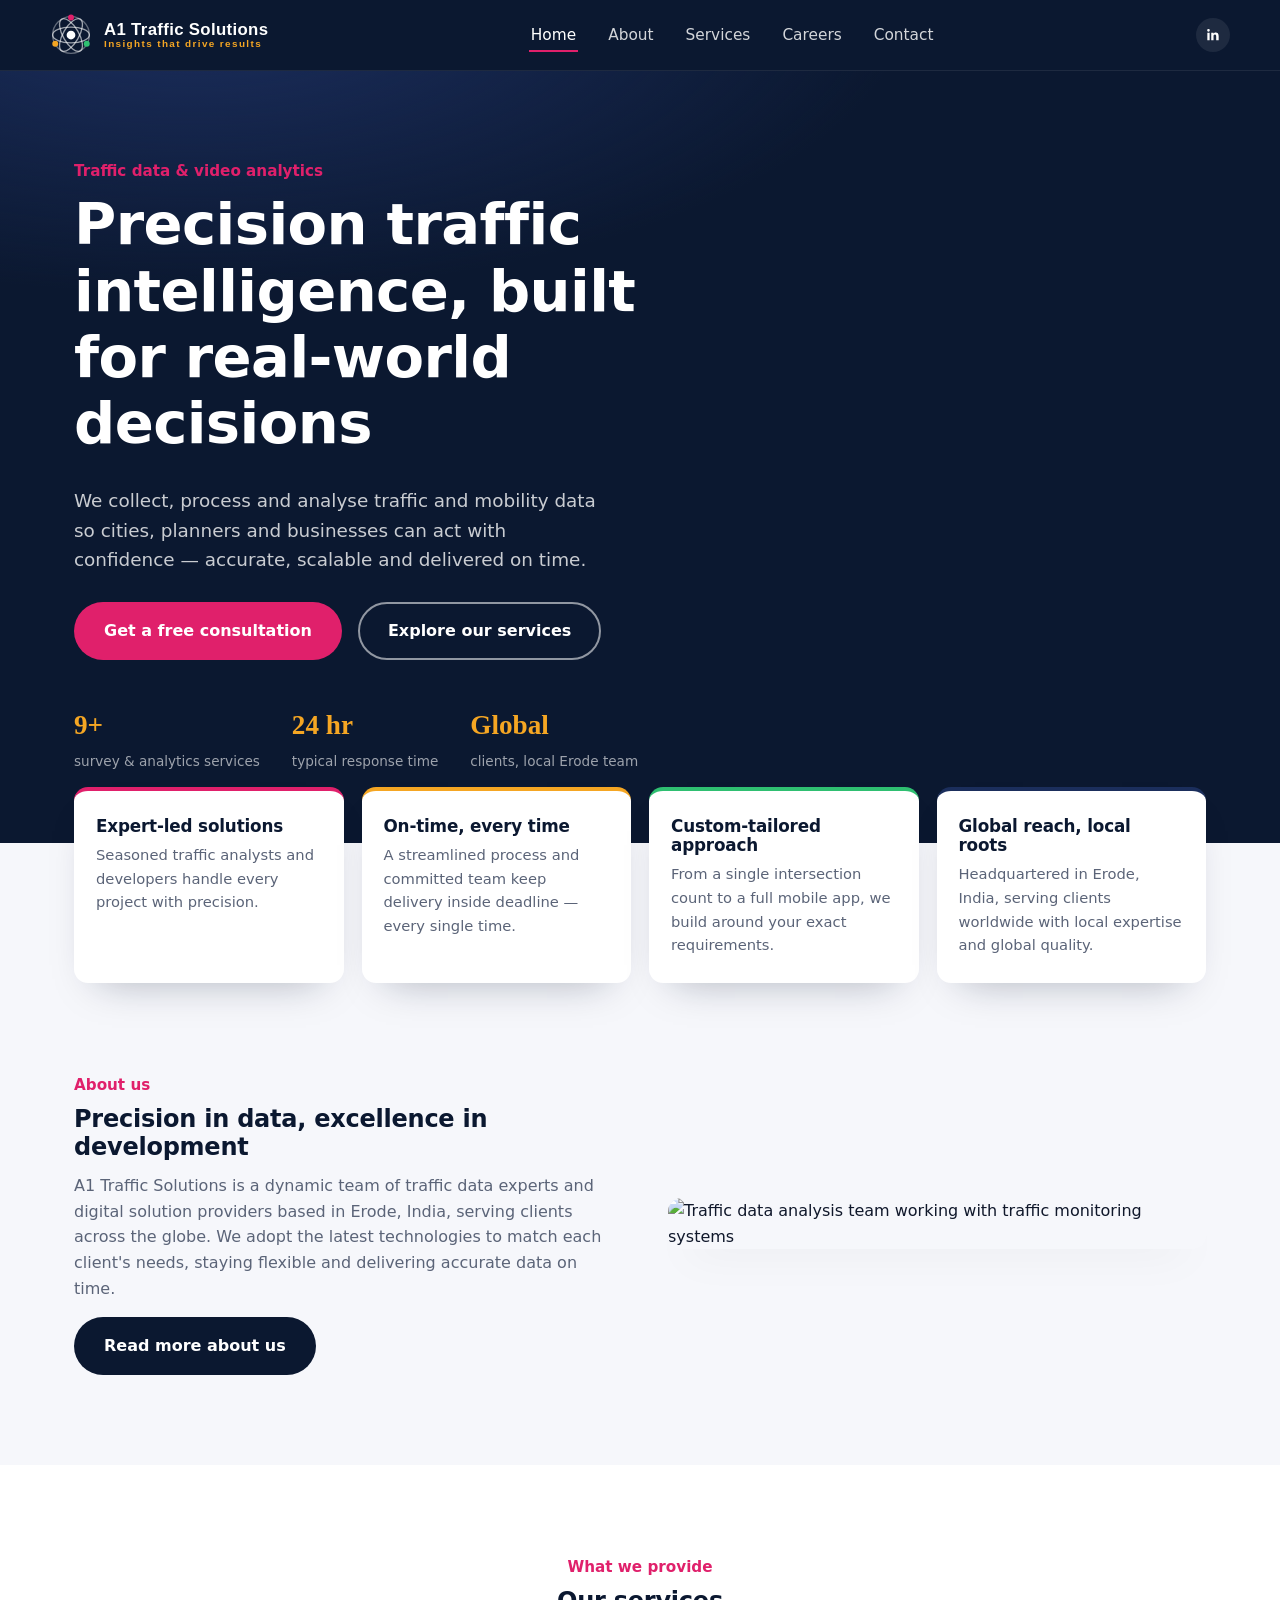
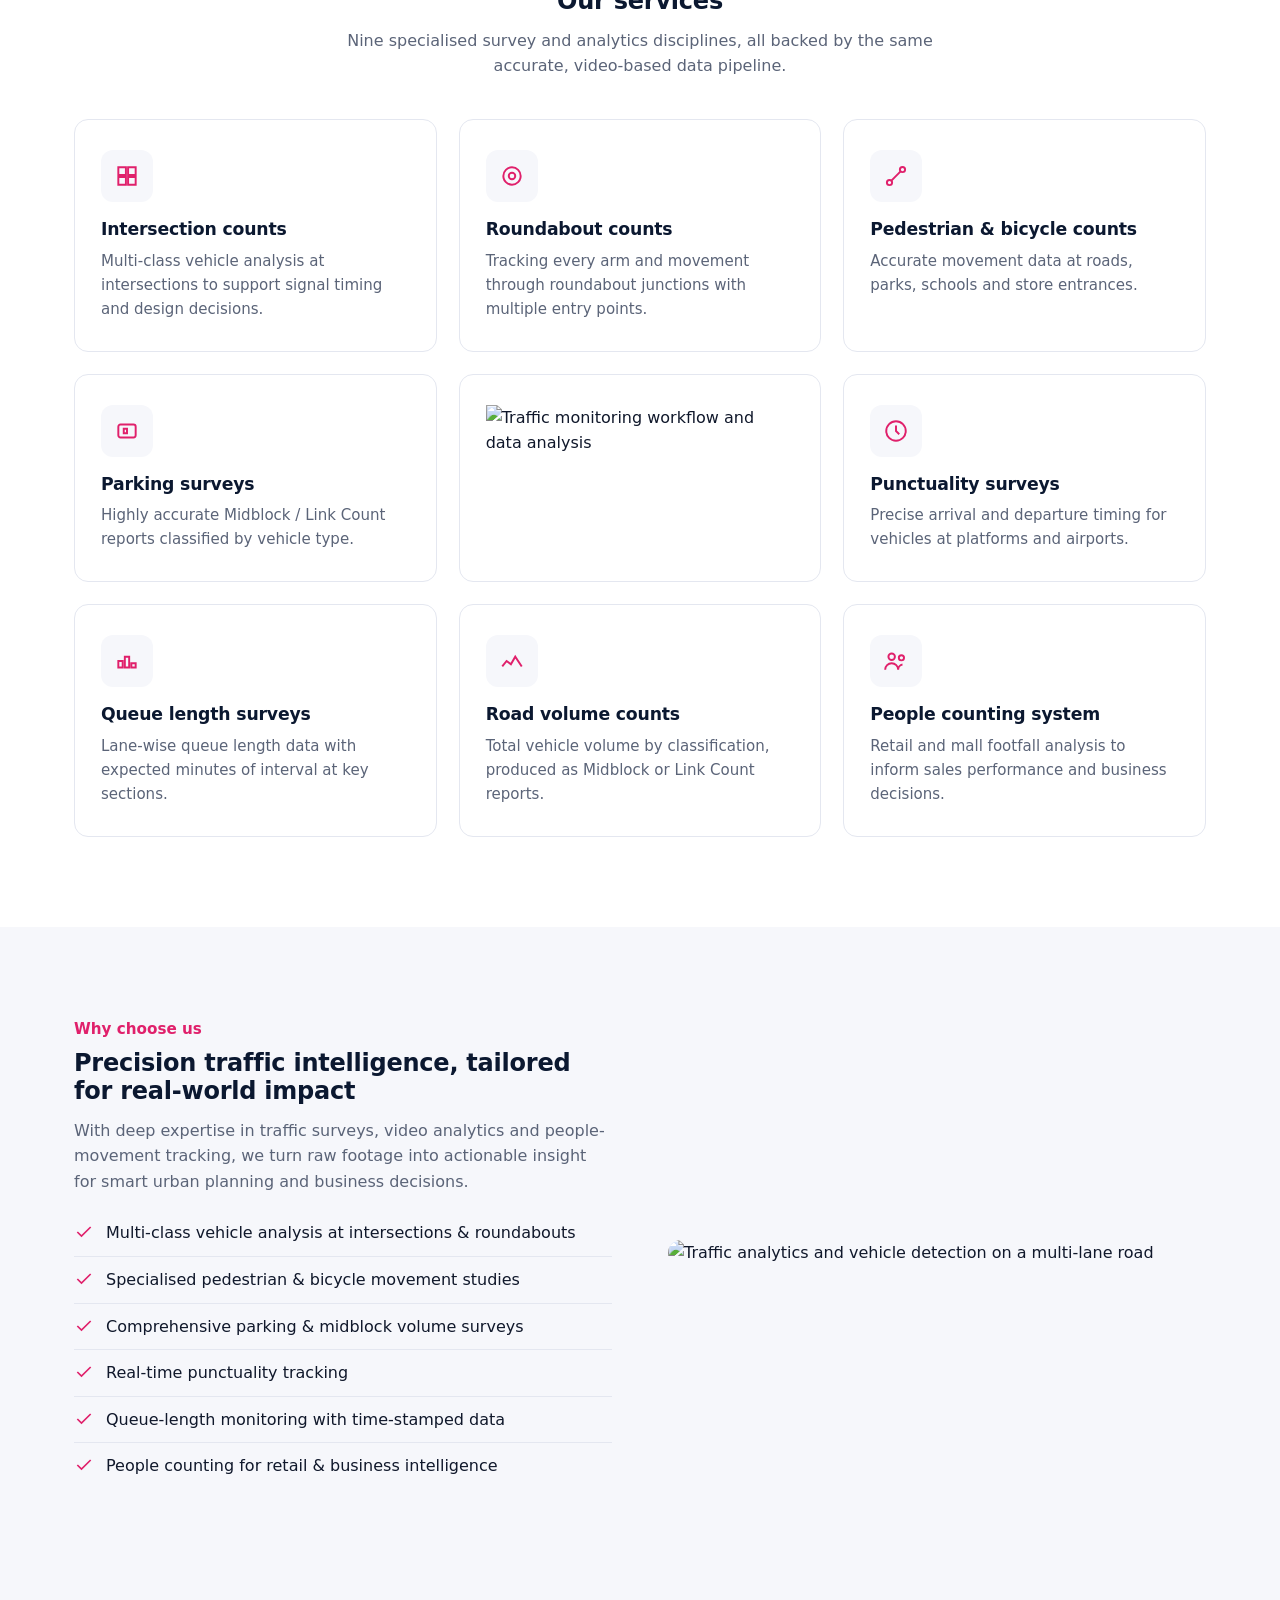
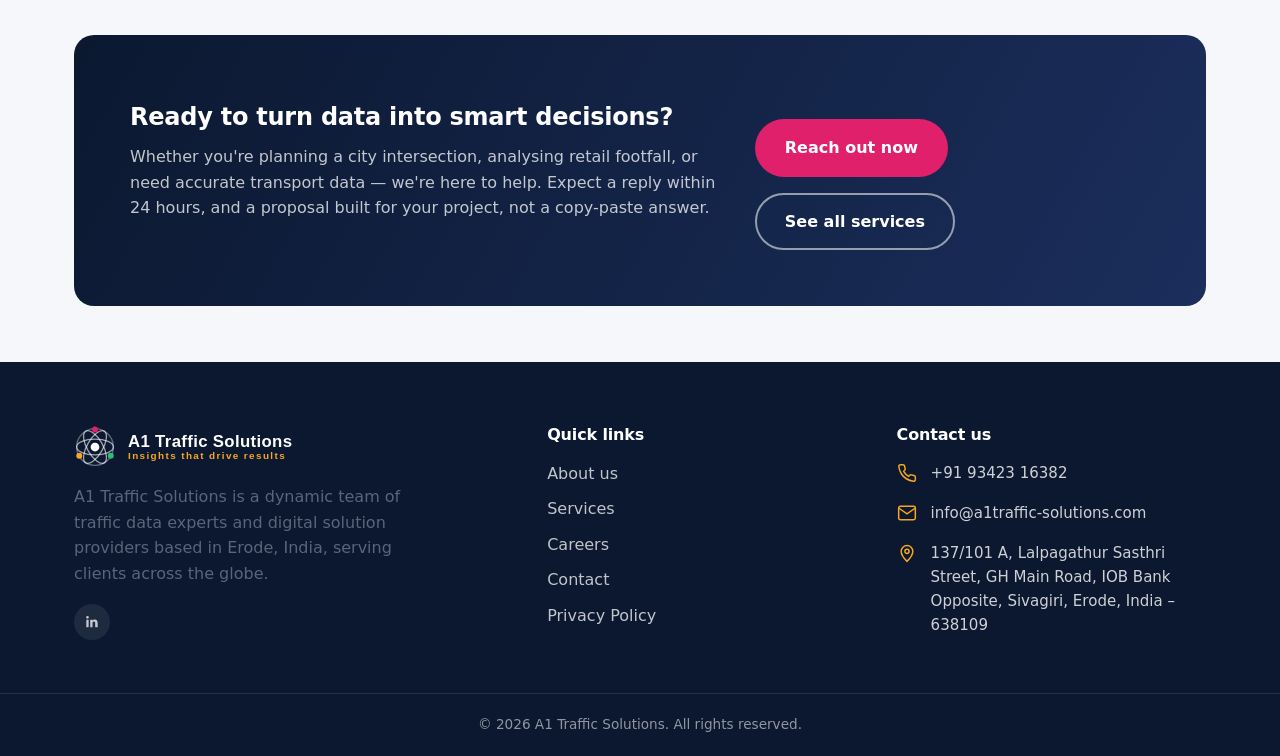
==== commit a9797648: "Add files via upload" ====
--- a/index.html
+++ b/index.html
@@ -35,14 +35,12 @@
       <li><a href="services/">Services</a></li>
       <li><a href="careers/">Careers</a></li>
       <li><a href="contact/">Contact</a></li>
+        
     </ul>
 
     <div class="nav-right">
       <div class="nav-social">
-        <a href="https://facebook.com" aria-label="Facebook" target="_blank" rel="noopener"><svg viewBox="0 0 24 24" fill="currentColor"><path d="M13.5 21v-8h2.7l.4-3.1h-3.1V8c0-.9.25-1.5 1.55-1.5H16.7V3.7c-.3 0-1.28-.1-2.4-.1-2.4 0-4 1.46-4 4.15V10H7.6v3.1h2.7V21h3.2z"/></svg></a>
-        <a href="https://twitter.com" aria-label="Twitter" target="_blank" rel="noopener"><svg viewBox="0 0 24 24" fill="currentColor"><path d="M22 5.9c-.7.3-1.5.6-2.3.7.8-.5 1.4-1.3 1.7-2.3-.8.5-1.7.8-2.6 1a4.1 4.1 0 0 0-7 3.7A11.6 11.6 0 0 1 3.4 4.6a4.1 4.1 0 0 0 1.3 5.5c-.6 0-1.3-.2-1.8-.5v.1c0 2 1.4 3.6 3.3 4a4.1 4.1 0 0 1-1.8.1 4.1 4.1 0 0 0 3.8 2.9A8.3 8.3 0 0 1 2 18.4a11.6 11.6 0 0 0 6.3 1.8c7.5 0 11.7-6.3 11.7-11.7v-.5c.8-.6 1.5-1.3 2-2.1z"/></svg></a>
-        <a href="https://instagram.com" aria-label="Instagram" target="_blank" rel="noopener"><svg viewBox="0 0 24 24" fill="currentColor"><path d="M12 2.2c2.7 0 3 0 4.1.06 1 .05 1.6.2 2 .35.5.2.85.4 1.23.78.38.38.58.72.78 1.22.16.4.3 1 .36 2 .05 1.1.06 1.4.06 4.1s0 3-.06 4.1c-.05 1-.2 1.6-.36 2-.2.5-.4.85-.78 1.23-.38.38-.72.58-1.22.78-.4.16-1 .3-2 .36-1.1.05-1.4.06-4.1.06s-3 0-4.1-.06c-1-.05-1.6-.2-2-.36a3.3 3.3 0 0 1-1.23-.78 3.3 3.3 0 0 1-.78-1.22c-.16-.4-.3-1-.36-2-.05-1.1-.06-1.4-.06-4.1s0-3 .06-4.1c.05-1 .2-1.6.36-2 .2-.5.4-.85.78-1.23.38-.38.72-.58 1.22-.78.4-.16 1-.3 2-.36 1.1-.05 1.4-.06 4.1-.06M12 0C9.28 0 8.94 0 7.87.06c-1.07.05-1.8.22-2.44.47a5.5 5.5 0 0 0-2 1.3 5.5 5.5 0 0 0-1.3 2c-.25.64-.42 1.37-.47 2.44C1.6 7.06 1.6 7.4 1.6 10.13v3.74c0 2.73 0 3.07.06 4.14.05 1.07.22 1.8.47 2.44a5.5 5.5 0 0 0 1.3 2 5.5 5.5 0 0 0 2 1.3c.65.25 1.38.42 2.45.47C8.94 24 9.28 24 12 24s3.06 0 4.13-.06c1.07-.05 1.8-.22 2.45-.47a5.5 5.5 0 0 0 2-1.3 5.5 5.5 0 0 0 1.3-2c.25-.64.42-1.37.47-2.44.06-1.07.06-1.41.06-4.14v-3.74c0-2.73 0-3.07-.06-4.14-.05-1.07-.22-1.8-.47-2.44a5.5 5.5 0 0 0-1.3-2 5.5 5.5 0 0 0-2-1.3c-.65-.25-1.38-.42-2.45-.47C15.06 0 14.72 0 12 0z"/><path d="M12 5.84A6.16 6.16 0 1 0 18.16 12 6.16 6.16 0 0 0 12 5.84zm0 10.16A4 4 0 1 1 16 12a4 4 0 0 1-4 4zM18.4 4.6a1.44 1.44 0 1 0 1.44 1.44A1.44 1.44 0 0 0 18.4 4.6z"/></svg></a>
-        <a href="https://pinterest.com" aria-label="Pinterest" target="_blank" rel="noopener"><svg viewBox="0 0 24 24" fill="currentColor"><path d="M12 0C5.4 0 0 5.4 0 12c0 5 3 9.3 7.4 11.1-.1-.9-.2-2.4 0-3.4.2-.9 1.4-5.8 1.4-5.8s-.4-.7-.4-1.8c0-1.7.9-2.9 2.1-2.9 1 0 1.5.8 1.5 1.7 0 1-.7 2.6-1 4-.3 1.2.6 2.2 1.8 2.2 2.1 0 3.7-2.2 3.7-5.4 0-2.8-2-4.8-4.9-4.8-3.3 0-5.3 2.5-5.3 5.1 0 1 .4 2.1.9 2.6.1.1.1.2.1.3l-.4 1.4c0 .2-.2.2-.4.1-1.4-.6-2.3-2.7-2.3-4.3 0-3.5 2.5-6.7 7.3-6.7 3.8 0 6.8 2.7 6.8 6.4 0 3.8-2.4 6.9-5.8 6.9-1.1 0-2.2-.6-2.6-1.3l-.7 2.7c-.3 1-1 2.3-1.5 3.1 1.1.3 2.3.5 3.6.5 6.6 0 12-5.4 12-12S18.6 0 12 0z"/></svg></a>
+        <a href="https://www.linkedin.com/in/arul-a1-traffic-solutions-522147431/" aria-label="LinkedIn" target="_blank" rel="noopener"><svg viewBox="0 0 24 24" fill="currentColor" aria-hidden="true"><path d="M6.94 8.5H3.5V20h3.44V8.5ZM5.22 3A2.01 2.01 0 1 0 5.22 7.02 2.01 2.01 0 0 0 5.22 3ZM20.5 13.43c0-3.47-1.85-5.09-4.32-5.09-1.99 0-2.88 1.1-3.38 1.87V8.5H9.36V20h3.44v-5.7c0-1.5.29-2.95 2.14-2.95 1.82 0 1.84 1.71 1.84 3.05V20h3.72v-6.57Z"/></svg></a>
       </div>
       <button class="nav-toggle" aria-label="Toggle menu" aria-expanded="false">
         <svg viewBox="0 0 24 24" fill="none" stroke="currentColor" stroke-width="2"><path d="M3 6h18M3 12h18M3 18h18"/></svg>
@@ -68,40 +66,7 @@
         <div><strong>Global</strong><span>clients, local Erode team</span></div>
       </div>
     </div>
-    <div class="hero-art" aria-hidden="true">
-      <svg viewBox="0 0 480 420" xmlns="http://www.w3.org/2000/svg">
-        <defs>
-          <linearGradient id="road" x1="0" y1="0" x2="0" y2="1">
-            <stop offset="0" stop-color="#1B2E5C"/>
-            <stop offset="1" stop-color="#0B1830"/>
-          </linearGradient>
-        </defs>
-        <rect x="0" y="0" width="480" height="420" rx="24" fill="url(#road)"/>
-        <path d="M0 300 C 120 240, 200 340, 480 250" stroke="#28407A" stroke-width="46" fill="none"/>
-        <path d="M0 300 C 120 240, 200 340, 480 250" stroke="#FFFFFF" stroke-width="2" stroke-dasharray="14 16" fill="none" opacity=".5"/>
-        <circle cx="90" cy="278" r="6" fill="#F5A623"/>
-        <circle cx="200" cy="298" r="6" fill="#E0206B"/>
-        <circle cx="320" cy="286" r="6" fill="#2FBF71"/>
-        <circle cx="410" cy="262" r="6" fill="#F5A623">
-          <animate attributeName="cx" values="410;60;410" dur="6s" repeatCount="indefinite"/>
-          <animate attributeName="cy" values="262;286;262" dur="6s" repeatCount="indefinite"/>
-        </circle>
-        <g opacity=".9">
-          <rect x="40" y="60" width="26" height="90" rx="4" fill="#28407A"/>
-          <rect x="80" y="30" width="26" height="120" rx="4" fill="#28407A"/>
-          <rect x="120" y="70" width="26" height="80" rx="4" fill="#28407A"/>
-          <rect x="340" y="40" width="26" height="110" rx="4" fill="#28407A"/>
-          <rect x="380" y="70" width="26" height="80" rx="4" fill="#28407A"/>
-          <rect x="420" y="20" width="26" height="130" rx="4" fill="#28407A"/>
-        </g>
-        <g>
-          <circle cx="240" cy="170" r="34" fill="#0B1830" stroke="#F5A623" stroke-width="2"/>
-          <rect x="236" y="150" width="8" height="8" rx="2" fill="#E0206B"/>
-          <rect x="236" y="166" width="8" height="8" rx="2" fill="#F5A623"/>
-          <rect x="236" y="182" width="8" height="8" rx="2" fill="#2FBF71"/>
-        </g>
-      </svg>
-    </div>
+    <div class="hero-art" aria-hidden="true"></div>
   </div>
 </section>
 
@@ -136,25 +101,7 @@
       <p>A1 Traffic Solutions is a dynamic team of traffic data experts and digital solution providers based in Erode, India, serving clients across the globe. We adopt the latest technologies to match each client's needs, staying flexible and delivering accurate data on time.</p>
       <a href="about/" class="btn btn-dark">Read more about us</a>
     </div>
-    <div class="split-media media-frame">
-      <svg viewBox="0 0 520 380" xmlns="http://www.w3.org/2000/svg">
-        <rect width="520" height="380" fill="#12234E"/>
-        <g stroke="#3A4E86" stroke-width="1">
-          <line x1="0" y1="80" x2="520" y2="80"/><line x1="0" y1="160" x2="520" y2="160"/>
-          <line x1="0" y1="240" x2="520" y2="240"/><line x1="0" y1="320" x2="520" y2="320"/>
-        </g>
-        <g>
-          <rect x="60" y="220" width="30" height="100" fill="#E0206B"/>
-          <rect x="120" y="180" width="30" height="140" fill="#F5A623"/>
-          <rect x="180" y="240" width="30" height="80" fill="#2FBF71"/>
-          <rect x="240" y="150" width="30" height="170" fill="#E0206B"/>
-          <rect x="300" y="200" width="30" height="120" fill="#F5A623"/>
-          <rect x="360" y="120" width="30" height="200" fill="#2FBF71"/>
-          <rect x="420" y="190" width="30" height="130" fill="#E0206B"/>
-        </g>
-        <path d="M60 210 L150 170 L210 230 L270 140 L330 190 L390 110 L450 180" stroke="#fff" stroke-width="2.5" fill="none" opacity=".8"/>
-      </svg>
-    </div>
+    <div class="split-media media-frame"><img class="site-image" src="https://images.unsplash.com/photo-1569653402334-2e98fbaa80ee?auto=format&fit=crop&fm=jpg&q=85&w=1200" data-fallback="assets/site-images/home-about-fallback.png" alt="Traffic data analysis team working with traffic monitoring systems" loading="lazy" decoding="async" onerror="this.onerror=null;this.src=this.dataset.fallback;"></div>
   </div>
 </section>
 
@@ -187,13 +134,7 @@
         <h3>Parking surveys</h3>
         <p>Highly accurate Midblock / Link Count reports classified by vehicle type.</p>
       </div>
-      <div class="service-card cta-card">
-        <div class="service-icon"><svg viewBox="0 0 24 24" fill="none" stroke="currentColor" stroke-width="1.8"><path d="M12 3v3M12 18v3M3 12h3M18 12h3M6 6l2 2M16 16l2 2M18 6l-2 2M8 16l-2 2"/></svg></div>
-        <h3>Need something specific?</h3>
-        <p>Tell us your survey requirement and we'll tailor a data solution around it.</p>
-        <a href="contact/" class="btn btn-primary mt-8" style="align-self:flex-start;">Request a proposal</a>
-      </div>
-      <div class="service-card">
+      <div class="service-card image-card"><img class="service-image" src="https://images.unsplash.com/photo-1764195287345-2086f504cb0b?auto=format&fit=crop&fm=jpg&q=85&w=1200" data-fallback="assets/site-images/services-workflow-fallback.png" alt="Traffic monitoring workflow and data analysis" loading="lazy" decoding="async" onerror="this.onerror=null;this.src=this.dataset.fallback;"></div><div class="service-card">
         <div class="service-icon"><svg viewBox="0 0 24 24" fill="none" stroke="currentColor" stroke-width="1.8"><circle cx="12" cy="12" r="9"/><path d="M12 7v5l3 3"/></svg></div>
         <h3>Punctuality surveys</h3>
         <p>Precise arrival and departure timing for vehicles at platforms and airports.</p>
@@ -220,20 +161,7 @@
 <!-- ===== Why choose us ===== -->
 <section class="section">
   <div class="container split reverse">
-    <div class="split-media media-frame">
-      <svg viewBox="0 0 520 380" xmlns="http://www.w3.org/2000/svg">
-        <rect width="520" height="380" fill="#0B1830"/>
-        <path d="M0 200h520" stroke="#28407A" stroke-width="60"/>
-        <path d="M0 200h520" stroke="#fff" stroke-dasharray="16 14" stroke-width="2" opacity=".4"/>
-        <g fill="none" stroke="#2FBF71" stroke-width="2">
-          <rect x="70" y="176" width="34" height="24" rx="3"/>
-          <rect x="160" y="182" width="30" height="30" rx="3"/>
-          <rect x="260" y="170" width="36" height="24" rx="3"/>
-          <rect x="360" y="184" width="30" height="26" rx="3"/>
-        </g>
-        <g fill="#F5A623"><circle cx="87" cy="188" r="2"/><circle cx="175" cy="197" r="2"/><circle cx="278" cy="182" r="2"/><circle cx="375" cy="197" r="2"/></g>
-      </svg>
-    </div>
+    <div class="split-media media-frame"><img class="site-image" src="https://images.unsplash.com/photo-1760075999984-bbdea1f86b8d?auto=format&fit=crop&fm=jpg&q=85&w=1600" data-fallback="assets/site-images/home-why-fallback.png" alt="Traffic analytics and vehicle detection on a multi-lane road" loading="lazy" decoding="async" onerror="this.onerror=null;this.src=this.dataset.fallback;"></div>
     <div>
       <span class="eyebrow">Why choose us</span>
       <h2>Precision traffic intelligence, tailored for real-world impact</h2>
@@ -285,10 +213,7 @@
       </a>
       <p style="margin-top:16px;">A1 Traffic Solutions is a dynamic team of traffic data experts and digital solution providers based in Erode, India, serving clients across the globe.</p>
       <div class="footer-social">
-        <a href="https://facebook.com" aria-label="Facebook" target="_blank" rel="noopener"><svg viewBox="0 0 24 24" fill="currentColor"><path d="M13.5 21v-8h2.7l.4-3.1h-3.1V8c0-.9.25-1.5 1.55-1.5H16.7V3.7c-.3 0-1.28-.1-2.4-.1-2.4 0-4 1.46-4 4.15V10H7.6v3.1h2.7V21h3.2z"/></svg></a>
-        <a href="https://twitter.com" aria-label="Twitter" target="_blank" rel="noopener"><svg viewBox="0 0 24 24" fill="currentColor"><path d="M22 5.9c-.7.3-1.5.6-2.3.7.8-.5 1.4-1.3 1.7-2.3-.8.5-1.7.8-2.6 1a4.1 4.1 0 0 0-7 3.7A11.6 11.6 0 0 1 3.4 4.6a4.1 4.1 0 0 0 1.3 5.5c-.6 0-1.3-.2-1.8-.5v.1c0 2 1.4 3.6 3.3 4a4.1 4.1 0 0 1-1.8.1 4.1 4.1 0 0 0 3.8 2.9A8.3 8.3 0 0 1 2 18.4a11.6 11.6 0 0 0 6.3 1.8c7.5 0 11.7-6.3 11.7-11.7v-.5c.8-.6 1.5-1.3 2-2.1z"/></svg></a>
-        <a href="https://instagram.com" aria-label="Instagram" target="_blank" rel="noopener"><svg viewBox="0 0 24 24" fill="currentColor"><path d="M12 2.2c2.7 0 3 0 4.1.06 1 .05 1.6.2 2 .35.5.2.85.4 1.23.78.38.38.58.72.78 1.22.16.4.3 1 .36 2 .05 1.1.06 1.4.06 4.1s0 3-.06 4.1c-.05 1-.2 1.6-.36 2-.2.5-.4.85-.78 1.23-.38.38-.72.58-1.22.78-.4.16-1 .3-2 .36-1.1.05-1.4.06-4.1.06s-3 0-4.1-.06c-1-.05-1.6-.2-2-.36a3.3 3.3 0 0 1-1.23-.78 3.3 3.3 0 0 1-.78-1.22c-.16-.4-.3-1-.36-2-.05-1.1-.06-1.4-.06-4.1s0-3 .06-4.1c.05-1 .2-1.6.36-2 .2-.5.4-.85.78-1.23.38-.38.72-.58 1.22-.78.4-.16 1-.3 2-.36 1.1-.05 1.4-.06 4.1-.06M12 0C9.28 0 8.94 0 7.87.06c-1.07.05-1.8.22-2.44.47a5.5 5.5 0 0 0-2 1.3 5.5 5.5 0 0 0-1.3 2c-.25.64-.42 1.37-.47 2.44C1.6 7.06 1.6 7.4 1.6 10.13v3.74c0 2.73 0 3.07.06 4.14.05 1.07.22 1.8.47 2.44a5.5 5.5 0 0 0 1.3 2 5.5 5.5 0 0 0 2 1.3c.65.25 1.38.42 2.45.47C8.94 24 9.28 24 12 24s3.06 0 4.13-.06c1.07-.05 1.8-.22 2.45-.47a5.5 5.5 0 0 0 2-1.3 5.5 5.5 0 0 0 1.3-2c.25-.64.42-1.37.47-2.44.06-1.07.06-1.41.06-4.14v-3.74c0-2.73 0-3.07-.06-4.14-.05-1.07-.22-1.8-.47-2.44a5.5 5.5 0 0 0-1.3-2 5.5 5.5 0 0 0-2-1.3c-.65-.25-1.38-.42-2.45-.47C15.06 0 14.72 0 12 0z"/><path d="M12 5.84A6.16 6.16 0 1 0 18.16 12 6.16 6.16 0 0 0 12 5.84zm0 10.16A4 4 0 1 1 16 12a4 4 0 0 1-4 4zM18.4 4.6a1.44 1.44 0 1 0 1.44 1.44A1.44 1.44 0 0 0 18.4 4.6z"/></svg></a>
-        <a href="https://pinterest.com" aria-label="Pinterest" target="_blank" rel="noopener"><svg viewBox="0 0 24 24" fill="currentColor"><path d="M12 0C5.4 0 0 5.4 0 12c0 5 3 9.3 7.4 11.1-.1-.9-.2-2.4 0-3.4.2-.9 1.4-5.8 1.4-5.8s-.4-.7-.4-1.8c0-1.7.9-2.9 2.1-2.9 1 0 1.5.8 1.5 1.7 0 1-.7 2.6-1 4-.3 1.2.6 2.2 1.8 2.2 2.1 0 3.7-2.2 3.7-5.4 0-2.8-2-4.8-4.9-4.8-3.3 0-5.3 2.5-5.3 5.1 0 1 .4 2.1.9 2.6.1.1.1.2.1.3l-.4 1.4c0 .2-.2.2-.4.1-1.4-.6-2.3-2.7-2.3-4.3 0-3.5 2.5-6.7 7.3-6.7 3.8 0 6.8 2.7 6.8 6.4 0 3.8-2.4 6.9-5.8 6.9-1.1 0-2.2-.6-2.6-1.3l-.7 2.7c-.3 1-1 2.3-1.5 3.1 1.1.3 2.3.5 3.6.5 6.6 0 12-5.4 12-12S18.6 0 12 0z"/></svg></a>
+        <a href="https://www.linkedin.com/in/arul-a1-traffic-solutions-522147431/" aria-label="LinkedIn" target="_blank" rel="noopener"><svg viewBox="0 0 24 24" fill="currentColor" aria-hidden="true"><path d="M6.94 8.5H3.5V20h3.44V8.5ZM5.22 3A2.01 2.01 0 1 0 5.22 7.02 2.01 2.01 0 0 0 5.22 3ZM20.5 13.43c0-3.47-1.85-5.09-4.32-5.09-1.99 0-2.88 1.1-3.38 1.87V8.5H9.36V20h3.44v-5.7c0-1.5.29-2.95 2.14-2.95 1.82 0 1.84 1.71 1.84 3.05V20h3.72v-6.57Z"/></svg></a>
       </div>
     </div>
     <div>
@@ -298,6 +223,7 @@
         <li><a href="services/">Services</a></li>
         <li><a href="careers/">Careers</a></li>
         <li><a href="contact/">Contact</a></li>
+        <li><a href="privacy-policy/">Privacy Policy</a></li>
       </ul>
     </div>
     <div>
@@ -307,10 +233,24 @@
       <div class="contact-line"><svg viewBox="0 0 24 24" fill="none" stroke="currentColor" stroke-width="1.8"><path d="M12 22s7-6.5 7-12a7 7 0 1 0-14 0c0 5.5 7 12 7 12z"/><circle cx="12" cy="10" r="2.5"/></svg><span>137/101 A, Lalpagathur Sasthri Street, GH Main Road, IOB Bank Opposite, Sivagiri, Erode, India – 638109</span></div>
     </div>
   </div>
-  <div class="footer-bottom">© <span id="year"></span> A1 Traffic Solutions. All rights reserved. Designed by <a href="https://axebelk.com" target="_blank" rel="noopener">Axebelk Technologies</a>.</div>
+  <div class="footer-bottom">© <span id="year"></span> A1 Traffic Solutions. All rights reserved.</div>
 </footer>
 
 <script>document.getElementById('year').textContent = new Date().getFullYear();</script>
 <script src="js/script.js"></script>
+
+<!-- Start of Tawk.to Script -->
+<script type="text/javascript">
+var Tawk_API=Tawk_API||{}, Tawk_LoadStart=new Date();
+(function(){
+var s1=document.createElement("script"),s0=document.getElementsByTagName("script")[0];
+s1.async=true;
+s1.src='https://embed.tawk.to/67f75d916fa3fa190f6e21fa/1iof4b1a5';
+s1.charset='UTF-8';
+s1.setAttribute('crossorigin','*');
+s0.parentNode.insertBefore(s1,s0);
+})();
+</script>
+<!-- End of Tawk.to Script -->
 </body>
 </html>
--- a/css/style.css
+++ b/css/style.css
@@ -0,0 +1,446 @@
+/* ===========================================================
+   A1 Traffic Solutions — stylesheet
+   Type: Space Grotesk (display) + Inter (body)
+   =========================================================== */
+
+:root{
+  --navy: #0B1830;
+  --navy-2: #12234E;
+  --navy-3: #1B2E5C;
+  --pink: #E0206B;
+  --pink-dark: #B81858;
+  --amber: #F5A623;
+  --green: #2FBF71;
+  --bg: #F6F7FB;
+  --panel: #FFFFFF;
+  --ink: #10182B;
+  --muted: #5B6478;
+  --line: #E4E7F0;
+  --radius: 14px;
+  --maxw: 1180px;
+  --shadow: 0 20px 40px -24px rgba(11,24,48,.35);
+}
+
+*,*::before,*::after{ box-sizing:border-box; }
+html{ scroll-behavior:smooth; }
+body{
+  margin:0;
+  font-family:'Inter',system-ui,sans-serif;
+  color:var(--ink);
+  background:var(--bg);
+  line-height:1.6;
+  -webkit-font-smoothing:antialiased;
+}
+h1,h2,h3,h4{
+  font-family:'Space Grotesk',system-ui,sans-serif;
+  color:var(--navy);
+  line-height:1.15;
+  margin:0 0 .5em;
+  letter-spacing:-0.01em;
+}
+p{ margin:0 0 1em; color:var(--muted); max-width:62ch; }
+a{ color:inherit; text-decoration:none; }
+img{ max-width:100%; display:block; }
+ul{ margin:0; padding:0; list-style:none; }
+button{ font-family:inherit; cursor:pointer; }
+
+:focus-visible{
+  outline:3px solid var(--amber);
+  outline-offset:2px;
+}
+
+.container{
+  width:100%;
+  max-width:var(--maxw);
+  margin:0 auto;
+  padding:0 24px;
+}
+
+.eyebrow{
+  color:var(--pink);
+  font-weight:600;
+  font-size:.95rem;
+  display:block;
+  margin-bottom:.6em;
+}
+
+.btn{
+  display:inline-flex;
+  align-items:center;
+  gap:.5em;
+  padding:14px 28px;
+  border-radius:999px;
+  font-weight:600;
+  font-size:1rem;
+  border:2px solid transparent;
+  transition:transform .15s ease, background .2s ease, color .2s ease, border-color .2s ease;
+}
+.btn-primary{ background:var(--pink); color:#fff; }
+.btn-primary:hover{ background:var(--pink-dark); transform:translateY(-2px); }
+.btn-outline{ border-color:rgba(255,255,255,.55); color:#fff; }
+.btn-outline:hover{ background:rgba(255,255,255,.12); transform:translateY(-2px); }
+.btn-dark{ background:var(--navy); color:#fff; }
+.btn-dark:hover{ background:var(--navy-2); transform:translateY(-2px); }
+
+@media (prefers-reduced-motion: reduce){
+  .btn{ transition:none; }
+  *{ animation-duration:0.001ms !important; animation-iteration-count:1 !important; }
+}
+
+/* ---------- Header ---------- */
+.site-header{
+  position:sticky; top:0; z-index:50;
+  background:var(--navy);
+  border-bottom:1px solid rgba(255,255,255,.08);
+}
+.nav{
+  display:flex;
+  align-items:center;
+  justify-content:space-between;
+  padding:14px 0;
+}
+.brand{ display:flex; align-items:center; gap:12px; }
+.brand-mark{ width:42px; height:42px; flex:none; }
+.brand-text{
+  font-family:'Space Grotesk',sans-serif;
+  color:#fff;
+  line-height:1.05;
+}
+.brand-text strong{ display:block; font-size:1.05rem; letter-spacing:.02em; }
+.brand-text span{ display:block; font-size:.62rem; color:var(--amber); letter-spacing:.14em; font-weight:600; }
+
+.nav-links{
+  display:flex;
+  align-items:center;
+  gap:28px;
+}
+.nav-links a{
+  color:rgba(255,255,255,.82);
+  font-weight:500;
+  font-size:.96rem;
+  padding:6px 2px;
+  border-bottom:2px solid transparent;
+  transition:color .15s ease, border-color .15s ease;
+}
+.nav-links a:hover, .nav-links a[aria-current="page"]{
+  color:#fff;
+  border-color:var(--pink);
+}
+.nav-social{ display:flex; gap:10px; }
+.nav-social a{
+  width:34px; height:34px;
+  display:flex; align-items:center; justify-content:center;
+  border-radius:50%;
+  background:rgba(255,255,255,.08);
+  color:#fff;
+}
+.nav-social a:hover{ background:var(--pink); }
+.nav-social svg{ width:16px; height:16px; }
+
+.nav-right{ display:flex; align-items:center; gap:20px; }
+.nav-toggle{
+  display:none;
+  background:none; border:none; color:#fff;
+  width:40px; height:40px;
+  align-items:center; justify-content:center;
+}
+.nav-toggle svg{ width:24px; height:24px; }
+
+@media (max-width: 900px){
+  .nav-social{ display:none; }
+  .nav-toggle{ display:flex; }
+  .nav-links{
+    position:absolute;
+    top:100%; left:0; right:0;
+    background:var(--navy-2);
+    flex-direction:column;
+    align-items:flex-start;
+    gap:0;
+    padding:8px 24px 18px;
+    display:none;
+    border-bottom:1px solid rgba(255,255,255,.1);
+  }
+  .nav-links.open{ display:flex; }
+  .nav-links a{ width:100%; padding:12px 0; border-bottom:1px solid rgba(255,255,255,.08); }
+}
+
+/* ---------- Page hero (inner pages) ---------- */
+.page-hero{
+  background:linear-gradient(120deg,var(--navy) 0%, var(--navy-3) 100%);
+  color:#fff;
+  padding:64px 0 56px;
+  position:relative;
+  overflow:hidden;
+}
+.page-hero::after{
+  content:"";
+  position:absolute; inset:0;
+  background-image:
+    linear-gradient(rgba(11,24,48,.0), rgba(11,24,48,.0)),
+    repeating-linear-gradient(100deg, rgba(255,255,255,.035) 0 2px, transparent 2px 90px);
+  pointer-events:none;
+}
+.page-hero h1{ color:#fff; font-size:clamp(2.1rem,4vw,3rem); margin-bottom:.3em; }
+.breadcrumb{ color:rgba(255,255,255,.6); font-size:.92rem; position:relative; }
+.breadcrumb a{ color:rgba(255,255,255,.85); }
+.breadcrumb a:hover{ color:var(--amber); }
+
+/* ---------- Home hero ---------- */
+.hero{
+  background:radial-gradient(1200px 500px at 15% -10%, #1c2f60 0%, transparent 60%), var(--navy);
+  color:#fff;
+  padding:88px 0 70px;
+  position:relative;
+  overflow:hidden;
+}
+.hero-grid{
+  display:grid;
+  grid-template-columns:1.1fr .9fr;
+  gap:48px;
+  align-items:center;
+}
+.hero h1{ color:#fff; font-size:clamp(2.4rem,5vw,3.6rem); }
+.hero p.lead{ color:rgba(255,255,255,.78); font-size:1.15rem; max-width:46ch; }
+.hero-ctas{ display:flex; gap:16px; margin-top:28px; flex-wrap:wrap; }
+.hero-stats{ display:flex; gap:32px; margin-top:44px; flex-wrap:wrap; }
+.hero-stats div strong{ display:block; font-family:'Space Grotesk'; font-size:1.7rem; color:var(--amber); }
+.hero-stats div span{ font-size:.85rem; color:rgba(255,255,255,.6); }
+
+.hero-art{ position:relative; }
+.hero-art svg{ width:100%; height:auto; }
+
+/* value strip */
+.value-strip{ margin-top:-56px; position:relative; z-index:2; }
+.value-grid{
+  display:grid;
+  grid-template-columns:repeat(4,1fr);
+  gap:18px;
+}
+.value-card{
+  background:var(--panel);
+  border-radius:var(--radius);
+  padding:26px 22px;
+  box-shadow:var(--shadow);
+  border-top:4px solid var(--pink);
+}
+.value-card:nth-child(2){ border-color:var(--amber); }
+.value-card:nth-child(3){ border-color:var(--green); }
+.value-card:nth-child(4){ border-color:var(--navy-3); }
+.value-card h3{ font-size:1.05rem; margin-bottom:.4em; }
+.value-card p{ font-size:.92rem; margin:0; }
+
+@media (max-width:900px){
+  .hero-grid{ grid-template-columns:1fr; }
+  .value-grid{ grid-template-columns:1fr 1fr; }
+}
+@media (max-width:560px){
+  .value-grid{ grid-template-columns:1fr; }
+  .value-strip{ margin-top:24px; }
+}
+
+/* ---------- Sections ---------- */
+.section{ padding:90px 0; }
+.section-tight{ padding:56px 0; }
+.section-alt{ background:var(--panel); }
+
+.split{
+  display:grid;
+  grid-template-columns:1fr 1fr;
+  gap:56px;
+  align-items:center;
+}
+.split.reverse .split-media{ order:2; }
+@media (max-width:900px){
+  .split, .split.reverse .split-media{ order:initial; }
+  .split{ grid-template-columns:1fr; }
+}
+
+.spec-list li{
+  display:flex; gap:12px; align-items:flex-start;
+  padding:10px 0;
+  border-bottom:1px solid var(--line);
+  color:var(--ink); font-weight:500;
+}
+.spec-list li:last-child{ border-bottom:none; }
+.spec-list svg{ flex:none; width:20px; height:20px; color:var(--pink); margin-top:2px; }
+
+.media-frame{
+  border-radius:var(--radius);
+  overflow:hidden;
+  box-shadow:var(--shadow);
+}
+.media-frame svg{ display:block; width:100%; height:auto; }
+
+/* ---------- Services grid ---------- */
+.services-grid{
+  display:grid;
+  grid-template-columns:repeat(3,1fr);
+  gap:22px;
+}
+.service-card{
+  background:var(--panel);
+  border:1px solid var(--line);
+  border-radius:var(--radius);
+  padding:30px 26px;
+  transition:border-color .2s ease, transform .2s ease;
+}
+.service-card:hover{ border-color:var(--pink); transform:translateY(-4px); }
+.service-icon{
+  width:52px; height:52px;
+  border-radius:12px;
+  display:flex; align-items:center; justify-content:center;
+  background:var(--bg);
+  margin-bottom:18px;
+  color:var(--pink);
+}
+.service-icon svg{ width:26px; height:26px; }
+.service-card h3{ font-size:1.08rem; margin-bottom:.5em; }
+.service-card p{ font-size:.94rem; margin:0; }
+
+.service-card.cta-card{
+  background:var(--navy);
+  color:#fff;
+  display:flex; flex-direction:column; justify-content:center;
+}
+.service-card.cta-card h3{ color:#fff; }
+.service-card.cta-card p{ color:rgba(255,255,255,.75); }
+.service-card.cta-card .service-icon{ background:rgba(255,255,255,.1); color:var(--amber); }
+
+@media (max-width:900px){ .services-grid{ grid-template-columns:1fr 1fr; } }
+@media (max-width:600px){ .services-grid{ grid-template-columns:1fr; } }
+
+/* ---------- CTA band ---------- */
+.cta-band{
+  background:linear-gradient(120deg,var(--navy),var(--navy-3));
+  color:#fff;
+  border-radius:20px;
+  padding:56px;
+  display:grid;
+  grid-template-columns:1.2fr .8fr;
+  gap:32px;
+  align-items:center;
+}
+.cta-band h2{ color:#fff; }
+.cta-band p{ color:rgba(255,255,255,.75); }
+@media (max-width:800px){ .cta-band{ grid-template-columns:1fr; padding:36px 26px; text-align:left; } }
+
+/* ---------- Forms ---------- */
+.form-grid{
+  display:grid;
+  gap:16px;
+}
+.form-row{ display:grid; grid-template-columns:1fr 1fr; gap:16px; }
+@media (max-width:640px){ .form-row{ grid-template-columns:1fr; } }
+
+label{ font-size:.85rem; font-weight:600; color:var(--navy); display:block; margin-bottom:6px; }
+input, textarea, select{
+  width:100%;
+  padding:13px 14px;
+  border:1.5px solid var(--line);
+  border-radius:10px;
+  font-family:inherit;
+  font-size:.98rem;
+  background:#fff;
+  color:var(--ink);
+  transition:border-color .15s ease;
+}
+input:focus, textarea:focus, select:focus{ border-color:var(--pink); outline:none; }
+textarea{ min-height:140px; resize:vertical; }
+
+.form-status{
+  margin-top:14px;
+  font-size:.92rem;
+  font-weight:600;
+  display:none;
+}
+.form-status.show{ display:block; }
+.form-status.ok{ color:var(--green); }
+.form-status.err{ color:var(--pink-dark); }
+
+.field-hint{ font-size:.78rem; color:var(--muted); margin-top:4px; }
+
+/* ---------- Info cards (contact / careers) ---------- */
+.info-cards{ display:grid; grid-template-columns:1fr 1fr; gap:22px; }
+@media (max-width:800px){ .info-cards{ grid-template-columns:1fr; } }
+.info-card{
+  background:var(--panel);
+  border-radius:var(--radius);
+  padding:30px;
+  box-shadow:var(--shadow);
+}
+.info-card h3{ margin-bottom:16px; font-size:1.15rem; }
+.hours-row{
+  display:flex; justify-content:space-between;
+  padding:12px 0; border-bottom:1px solid var(--line);
+  font-size:.95rem;
+}
+.hours-row:last-child{ border-bottom:none; }
+.contact-line{ display:flex; gap:14px; align-items:flex-start; margin-bottom:16px; }
+.contact-line svg{ width:20px; height:20px; color:var(--pink); flex:none; margin-top:2px; }
+.contact-line a{ color:var(--ink); }
+.contact-line a:hover{ color:var(--pink); }
+
+.map-frame{ border-radius:var(--radius); overflow:hidden; box-shadow:var(--shadow); border:none; }
+.map-frame iframe{ width:100%; height:340px; border:0; display:block; }
+
+/* ---------- Careers ---------- */
+.status-badge{
+  display:inline-flex; align-items:center; gap:8px;
+  background:#FDEEF3; color:var(--pink-dark);
+  font-weight:700; font-size:.85rem;
+  padding:8px 16px; border-radius:999px;
+  margin-bottom:18px;
+}
+.status-badge .dot{ width:8px; height:8px; border-radius:50%; background:var(--pink-dark); }
+
+/* ---------- Footer ---------- */
+.site-footer{
+  background:var(--navy);
+  color:rgba(255,255,255,.75);
+  padding:64px 0 0;
+  position:relative;
+  overflow:hidden;
+}
+.footer-grid{
+  display:grid;
+  grid-template-columns:1.4fr 1fr 1fr;
+  gap:40px;
+  padding-bottom:40px;
+  position:relative; z-index:1;
+}
+.footer-brand{ max-width:340px; }
+.footer-brand .brand{ margin-bottom:14px; }
+.footer h4{ color:#fff; font-size:1rem; margin-bottom:16px; }
+.footer-links li{ margin-bottom:10px; }
+.footer-links a:hover{ color:var(--amber); }
+.footer .contact-line svg{ color:var(--amber); }
+.footer .contact-line a, .footer .contact-line span{ color:rgba(255,255,255,.8); font-size:.94rem; }
+.footer-social{ display:flex; gap:10px; margin-top:18px; }
+.footer-social a{
+  width:36px; height:36px; border-radius:50%;
+  background:rgba(255,255,255,.08);
+  display:flex; align-items:center; justify-content:center;
+}
+.footer-social a:hover{ background:var(--pink); }
+.footer-social svg{ width:16px; height:16px; }
+.footer-bottom{
+  border-top:1px solid rgba(255,255,255,.1);
+  padding:20px 0;
+  font-size:.85rem;
+  text-align:center;
+  color:rgba(255,255,255,.55);
+  position:relative; z-index:1;
+}
+.footer-bottom a{ color:rgba(255,255,255,.8); }
+.footer-bottom a:hover{ color:var(--amber); }
+
+@media (max-width:800px){
+  .footer-grid{ grid-template-columns:1fr; }
+}
+
+/* ---------- Utility ---------- */
+.text-center{ text-align:center; }
+.center-copy{ max-width:640px; margin:0 auto 40px; text-align:center; }
+.center-copy p{ margin-left:auto; margin-right:auto; }
+.mt-8{ margin-top:8px; }
+.mt-40{ margin-top:40px; }
